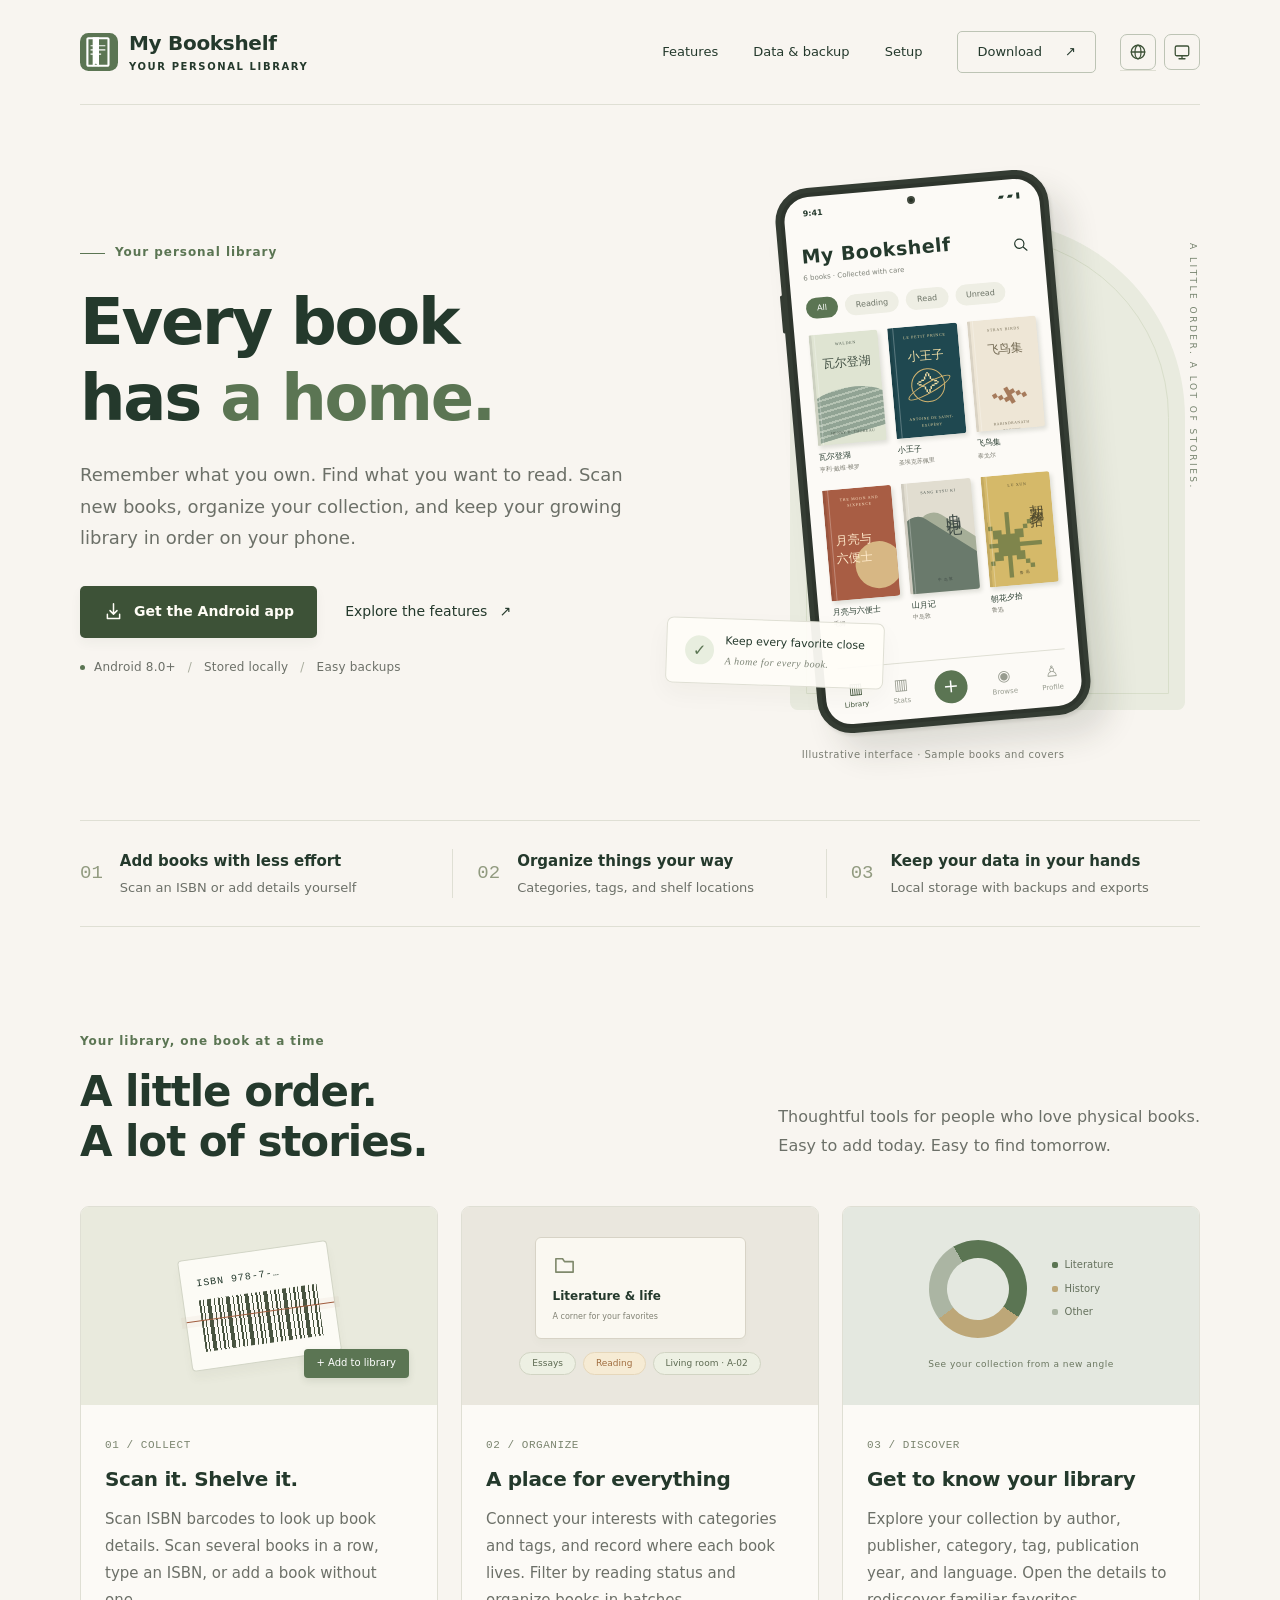
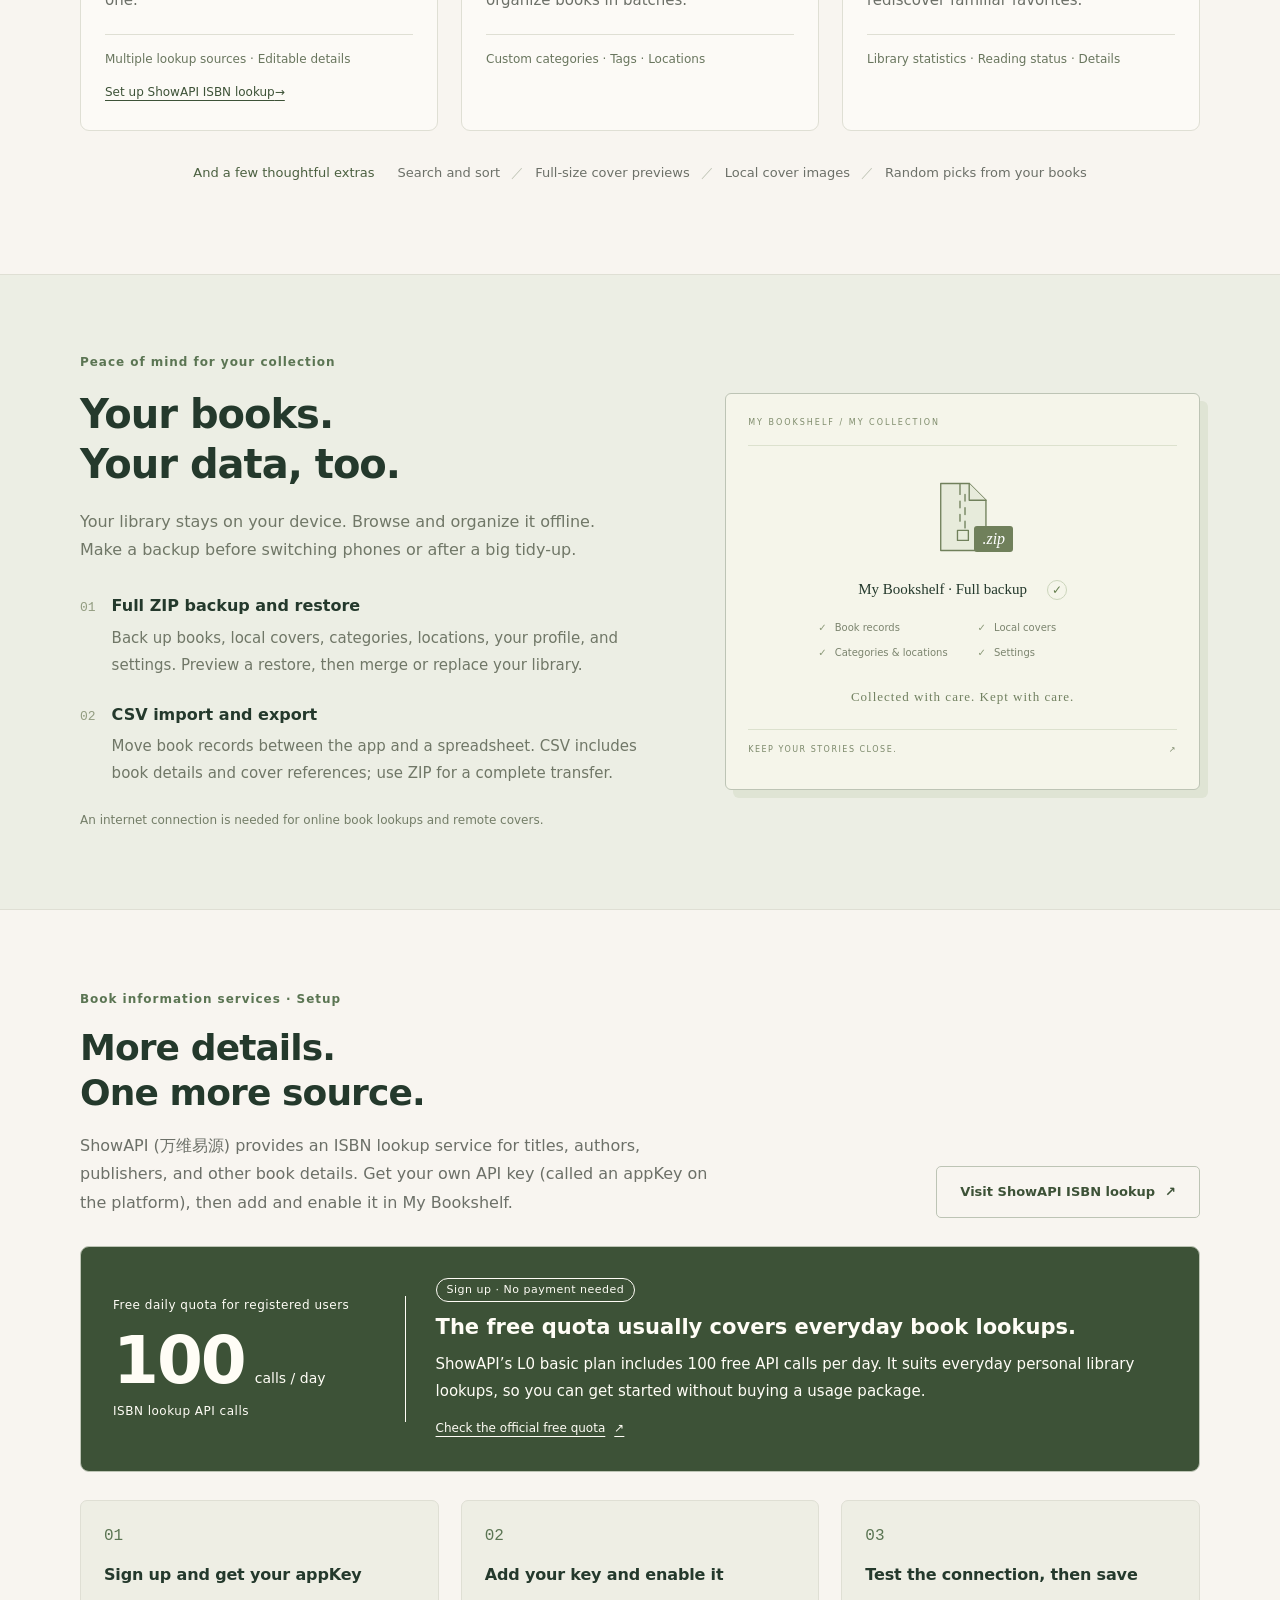
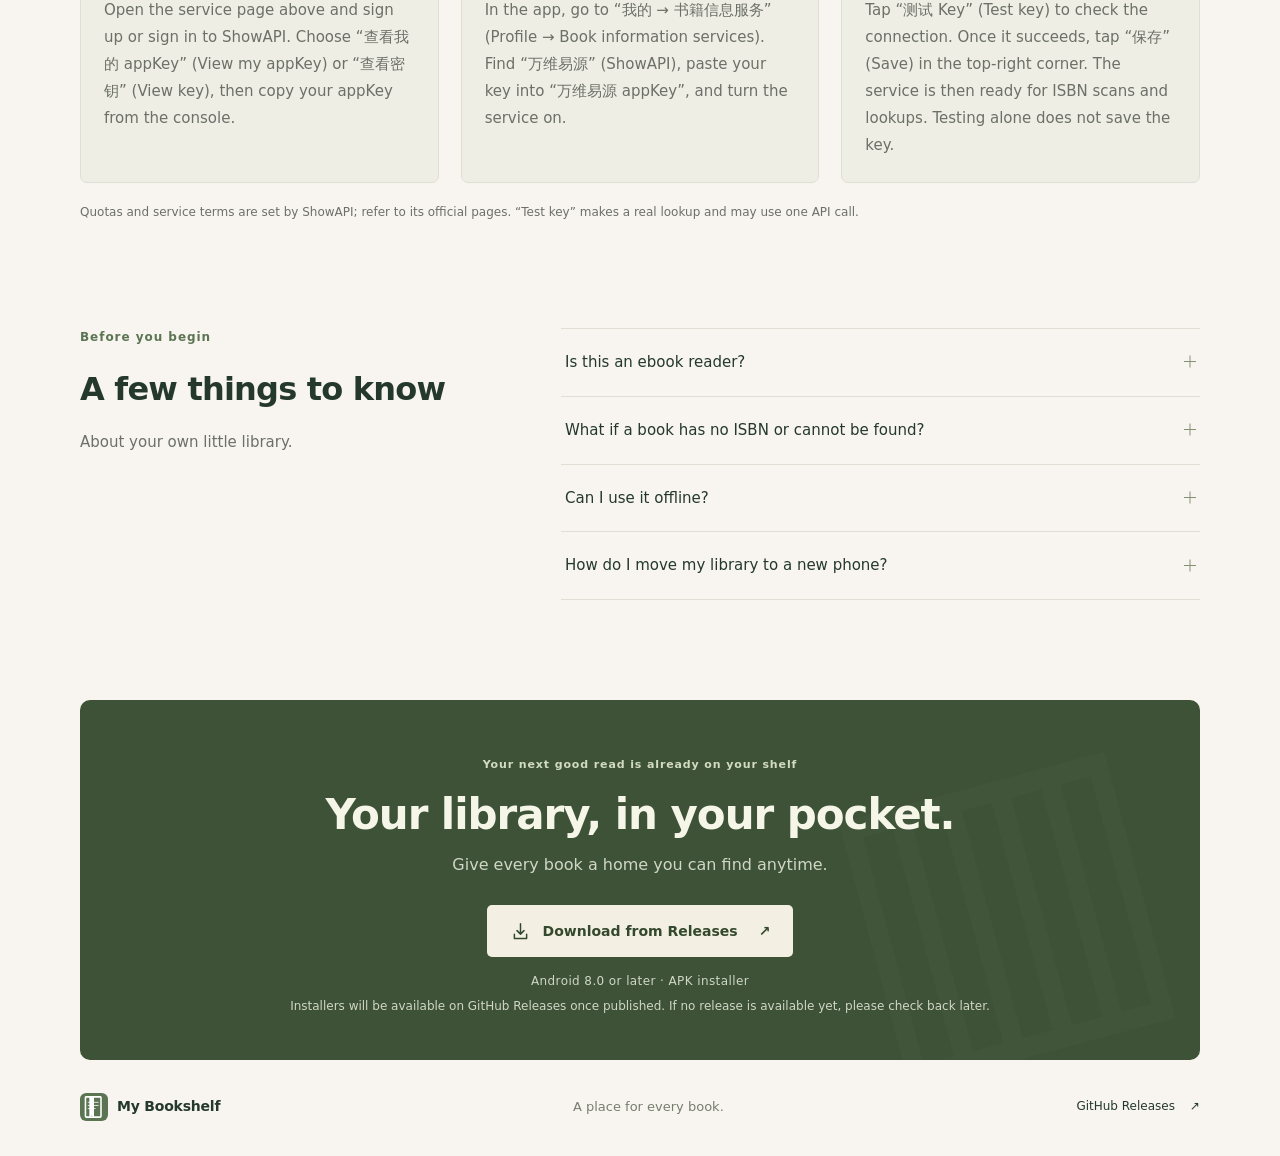
==== en/index.html @ bfb2b829 "Sync bilingual pages and icon-based theme controls" ====
<!doctype html>
<html lang="en">
  <head>
    <meta charset="utf-8" />
    <meta name="viewport" content="width=device-width, initial-scale=1" />
    <meta
      name="description"
      content="My Bookshelf is a personal library app for Android. Scan books, organize them with categories, tags, and locations, explore your library statistics, and keep your data with ZIP backups and CSV import/export."
    />
    <meta name="theme-color" content="#f8f5f0" />
    <meta property="og:type" content="website" />
    <meta property="og:locale" content="en_US" />
    <meta property="og:title" content="My Bookshelf · A home for every book" />
    <meta
      property="og:description"
      content="Scan, organize, find, and rediscover. Your personal library on your phone. For Android 8.0 or later."
    />
    <title>My Bookshelf · A home for every book</title>
    <link rel="icon" type="image/svg+xml" href="../assets/app-icon.svg" />
    <link rel="alternate" hreflang="zh-CN" href="../index.html" />
    <link rel="alternate" hreflang="en" href="./index.html" />
    <!-- Apply the saved theme before styles load to avoid a light-theme flash. -->
    <script src="../theme.js?v=2"></script>
    <link rel="stylesheet" href="../styles.css?v=2" />
  </head>
  <body>
    <a class="skip-link" href="#main">Skip to main content</a>
    <header class="site-header wrap">
      <a class="brand" href="#" aria-label="My Bookshelf, back to top">
        <img src="../assets/app-icon.svg" width="38" height="38" alt="" />
        <span
          >My Bookshelf<span class="brand-en">YOUR PERSONAL LIBRARY</span></span
        >
      </a>
      <div class="header-actions">
        <nav class="primary-nav" aria-label="Main navigation">
          <a href="#features">Features</a>
          <a href="#data">Data &amp; backup</a>
          <a href="#setup">Setup</a>
          <a class="nav-download" href="#download"
            >Download<span aria-hidden="true">↗</span></a
          >
        </nav>
        <div class="site-controls">
          <details class="language-switcher">
            <summary
              class="icon-button"
              aria-label="Language"
              title="Change language"
            >
              <svg class="icon" viewBox="0 0 24 24" aria-hidden="true">
                <circle cx="12" cy="12" r="9" />
                <ellipse cx="12" cy="12" rx="4" ry="9" />
                <path d="M3 12h18" />
              </svg>
            </summary>
            <nav class="language-menu" aria-label="Choose language">
              <a href="../index.html" lang="zh-CN" hreflang="zh-CN"
                >中文 <span aria-hidden="true">✓</span></a
              >
              <a href="./index.html" lang="en" hreflang="en" aria-current="page"
                >English <span aria-hidden="true">✓</span></a
              >
            </nav>
          </details>
          <button
            type="button"
            id="theme-toggle"
            class="icon-button theme-switcher"
            aria-label="Theme: System; switch to Light"
            title="Theme: System; switch to Light"
            hidden
          >
            <svg
              class="icon theme-system"
              viewBox="0 0 24 24"
              aria-hidden="true"
            >
              <rect x="3" y="4" width="18" height="13" rx="2" />
              <path d="M8 21h8m-4-4v4" />
            </svg>
            <svg class="icon theme-sun" viewBox="0 0 24 24" aria-hidden="true">
              <circle cx="12" cy="12" r="4" />
              <path
                d="M12 2v2m0 16v2M2 12h2m16 0h2M5 5l1.5 1.5m11 11L19 19M5 19l1.5-1.5m11-11L19 5"
              />
            </svg>
            <svg class="icon theme-moon" viewBox="0 0 24 24" aria-hidden="true">
              <path d="M20 14A8.5 8.5 0 0 1 10 4a8.5 8.5 0 1 0 10 10Z" />
            </svg>
          </button>
        </div>
      </div>
    </header>

    <main id="main">
      <section class="hero wrap" aria-labelledby="hero-title">
        <div class="hero-copy">
          <p class="eyebrow">
            <span class="tiny-line"></span>Your personal library
          </p>
          <h1 id="hero-title">
            Every book<br />has <span class="title-mark">a home.</span>
          </h1>
          <p class="hero-description">
            Remember what you own. Find what you want to read. Scan new books,
            organize your collection, and keep your growing library in order on
            your phone.
          </p>
          <div class="hero-actions">
            <a class="button button-primary" href="#download">
              <svg class="icon" viewBox="0 0 24 24" aria-hidden="true">
                <path d="M12 3v12m-4-4 4 4 4-4M5 15v5h14v-5" /></svg
              >Get the Android app</a
            >
            <a class="text-link" href="#features"
              >Explore the features<span aria-hidden="true">↗</span></a
            >
          </div>
          <p class="hero-meta">
            <span class="status-dot"></span> Android 8.0+
            <span class="meta-divider">/</span>Stored locally<span
              class="meta-divider"
              >/</span
            >Easy backups
          </p>
        </div>

        <figure class="hero-visual">
          <div class="visual-arch" aria-hidden="true"></div>
          <span class="visual-note" lang="en" aria-hidden="true"
            >A LITTLE ORDER. A LOT OF STORIES.</span
          >
          <div class="phone" aria-hidden="true">
            <div class="phone-camera"></div>
            <div class="phone-screen">
              <div class="phone-status">
                <span>9:41</span><span>▰ ▰ ▮</span>
              </div>
              <div class="phone-heading">
                <div>
                  <strong>My Bookshelf</strong
                  ><small>6 books · Collected with care</small>
                </div>
                <svg class="icon" viewBox="0 0 24 24">
                  <circle cx="10" cy="10" r="6.5" />
                  <path d="m15 15 5 5" />
                </svg>
              </div>
              <div class="phone-filters">
                <span class="selected">All</span><span>Reading</span
                ><span>Read</span><span>Unread</span>
              </div>
              <div class="book-grid" lang="zh-CN">
                <div class="book">
                  <div class="cover cover-walden">
                    <span class="cover-english">WALDEN</span><b>瓦尔登湖</b
                    ><i class="lake"></i><small>HENRY D. THOREAU</small>
                  </div>
                  <strong>瓦尔登湖</strong><small>亨利·戴维·梭罗</small>
                </div>
                <div class="book">
                  <div class="cover cover-prince">
                    <span class="cover-english">LE PETIT PRINCE</span
                    ><b>小王子</b><i class="planet">✧</i
                    ><small>ANTOINE DE SAINT-EXUPÉRY</small>
                  </div>
                  <strong>小王子</strong><small>圣埃克苏佩里</small>
                </div>
                <div class="book">
                  <div class="cover cover-birds">
                    <span class="cover-english">STRAY BIRDS</span><b>飞鸟集</b
                    ><i class="bird">⌁</i><small>RABINDRANATH TAGORE</small>
                  </div>
                  <strong>飞鸟集</strong><small>泰戈尔</small>
                </div>
                <div class="book">
                  <div class="cover cover-moon">
                    <span class="cover-english">THE MOON AND<br />SIXPENCE</span
                    ><i class="moon"></i><b>月亮与<br />六便士</b>
                  </div>
                  <strong>月亮与六便士</strong><small>毛姆</small>
                </div>
                <div class="book">
                  <div class="cover cover-mountain">
                    <span class="cover-english">SANG ETSU KI</span
                    ><i class="mountain"></i><b>山月记</b
                    ><small>中 岛 敦</small>
                  </div>
                  <strong>山月记</strong><small>中岛敦</small>
                </div>
                <div class="book">
                  <div class="cover cover-flower">
                    <span class="cover-english">LU XUN</span><b>朝花夕拾</b
                    ><i class="flower">✳</i><small>鲁 迅</small>
                  </div>
                  <strong>朝花夕拾</strong><small>鲁迅</small>
                </div>
              </div>
              <div class="phone-nav">
                <span class="active">▥<small>Library</small></span
                ><span>▥<small>Stats</small></span
                ><span class="add">＋</span><span>◉<small>Browse</small></span
                ><span>♙<small>Profile</small></span>
              </div>
            </div>
          </div>
          <div class="floating-label" aria-hidden="true">
            <span class="label-icon">✓</span>
            <div>
              Keep every favorite close<small>A home for every book.</small>
            </div>
          </div>
          <figcaption>
            Illustrative interface · Sample books and covers
          </figcaption>
        </figure>
      </section>

      <div class="principles wrap" aria-label="App highlights">
        <div>
          <span class="principle-number">01</span>
          <p>
            <strong>Add books with less effort</strong
            ><span>Scan an ISBN or add details yourself</span>
          </p>
        </div>
        <div>
          <span class="principle-number">02</span>
          <p>
            <strong>Organize things your way</strong
            ><span>Categories, tags, and shelf locations</span>
          </p>
        </div>
        <div>
          <span class="principle-number">03</span>
          <p>
            <strong>Keep your data in your hands</strong
            ><span>Local storage with backups and exports</span>
          </p>
        </div>
      </div>

      <section
        class="features wrap section-space"
        id="features"
        aria-labelledby="features-title"
      >
        <div class="section-heading">
          <div>
            <p class="eyebrow">Your library, one book at a time</p>
            <h2 id="features-title">A little order.<br />A lot of stories.</h2>
          </div>
          <p>
            Thoughtful tools for people who love physical books.<br />Easy to
            add today. Easy to find tomorrow.
          </p>
        </div>
        <div class="feature-grid">
          <article class="feature-card">
            <div class="feature-art scan-art" aria-hidden="true">
              <div class="barcode">
                <span>ISBN 978-7-…</span>
                <div class="barcode-lines"></div>
                <div class="scan-line"></div>
              </div>
              <span class="art-tag">+ Add to library</span>
            </div>
            <div class="feature-text">
              <span class="feature-index">01 / COLLECT</span>
              <h3>Scan it. Shelve it.</h3>
              <p>
                Scan ISBN barcodes to look up book details. Scan several books
                in a row, type an ISBN, or add a book without one.
              </p>
              <span class="feature-detail"
                >Multiple lookup sources · Editable details</span
              >
              <a class="inline-link feature-setup-link" href="#setup"
                >Set up ShowAPI ISBN lookup<span aria-hidden="true">→</span></a
              >
            </div>
          </article>
          <article class="feature-card">
            <div class="feature-art organize-art" aria-hidden="true">
              <div class="folder">
                <svg viewBox="0 0 24 24"><path d="M3 6h7l2 3h9v11H3Z" /></svg
                ><span>Literature &amp; life</span
                ><small>A corner for your favorites</small>
              </div>
              <div class="art-tags">
                <span>Essays</span><span>Reading</span
                ><span>Living room · A-02</span>
              </div>
            </div>
            <div class="feature-text">
              <span class="feature-index">02 / ORGANIZE</span>
              <h3>A place for everything</h3>
              <p>
                Connect your interests with categories and tags, and record
                where each book lives. Filter by reading status and organize
                books in batches.
              </p>
              <span class="feature-detail"
                >Custom categories · Tags · Locations</span
              >
            </div>
          </article>
          <article class="feature-card">
            <div class="feature-art stats-art" aria-hidden="true">
              <div class="mini-chart">
                <div class="donut"></div>
                <div class="chart-legend">
                  <span><i></i>Literature</span><span><i></i>History</span
                  ><span><i></i>Other</span>
                </div>
              </div>
              <span class="chart-caption"
                >See your collection from a new angle</span
              >
            </div>
            <div class="feature-text">
              <span class="feature-index">03 / DISCOVER</span>
              <h3>Get to know your library</h3>
              <p>
                Explore your collection by author, publisher, category, tag,
                publication year, and language. Open the details to rediscover
                familiar favorites.
              </p>
              <span class="feature-detail"
                >Library statistics · Reading status · Details</span
              >
            </div>
          </article>
        </div>
        <div class="more-features">
          <span>And a few thoughtful extras</span>
          <p>
            Search and sort<i>／</i>Full-size cover previews<i>／</i>Local cover
            images<i>／</i>Random picks from your books
          </p>
        </div>
      </section>

      <section class="data-section" id="data" aria-labelledby="data-title">
        <div class="data-inner wrap">
          <div class="data-copy">
            <p class="eyebrow">Peace of mind for your collection</p>
            <h2 id="data-title">Your books.<br />Your data, too.</h2>
            <p class="data-description">
              Your library stays on your device. Browse and organize it
              offline.<br />Make a backup before switching phones or after a big
              tidy-up.
            </p>
            <ul class="data-list">
              <li>
                <span>01</span>
                <div>
                  <h3>Full ZIP backup and restore</h3>
                  <p>
                    Back up books, local covers, categories, locations, your
                    profile, and settings. Preview a restore, then merge or
                    replace your library.
                  </p>
                </div>
              </li>
              <li>
                <span>02</span>
                <div>
                  <h3>CSV import and export</h3>
                  <p>
                    Move book records between the app and a spreadsheet. CSV
                    includes book details and cover references; use ZIP for a
                    complete transfer.
                  </p>
                </div>
              </li>
            </ul>
            <p class="data-note">
              An internet connection is needed for online book lookups and
              remote covers.
            </p>
          </div>
          <div class="backup-visual" aria-hidden="true">
            <span class="backup-topline">MY BOOKSHELF / MY COLLECTION</span>
            <div class="archive-icon">
              <svg viewBox="0 0 80 88">
                <path d="M14 4h34l20 20v60H14Z" />
                <path
                  d="M48 4v20h20M37 5v12m6 0v8m-6 0v8m6 0v8m-6 0v8m6 0v8M34 60h13v12H34Z"
                /></svg
              ><span>.zip</span>
            </div>
            <div class="backup-file">
              <span>My Bookshelf · Full backup</span
              ><span class="backup-check">✓</span>
            </div>
            <div class="backup-contents">
              <span>Book records</span><span>Local covers</span
              ><span>Categories &amp; locations</span><span>Settings</span>
            </div>
            <p>Collected with care. Kept with care.</p>
            <div class="backup-bottomline">
              <span>KEEP YOUR STORIES CLOSE.</span><span>↗</span>
            </div>
          </div>
        </div>
      </section>

      <section
        class="service-guide wrap"
        id="setup"
        aria-labelledby="setup-title"
      >
        <div class="service-heading">
          <div class="service-copy">
            <p class="eyebrow">Book information services · Setup</p>
            <h2 id="setup-title">More details.<br />One more source.</h2>
            <p class="service-description">
              ShowAPI (万维易源) provides an ISBN lookup service for titles,
              authors, publishers, and other book details. Get your own API key
              (called an appKey on the platform), then add and enable it in My
              Bookshelf.
            </p>
          </div>
          <a
            class="button service-link"
            href="https://www.showapi.com/apis/isbn-book-1626"
            target="_blank"
            rel="noopener noreferrer"
            >Visit ShowAPI ISBN lookup<span aria-hidden="true">↗</span>
            <span class="sr-only">(opens in a new tab)</span>
          </a>
        </div>
        <aside class="service-quota" aria-labelledby="quota-title">
          <div class="quota-amount">
            <span class="quota-label"
              >Free daily quota for registered users</span
            >
            <p class="quota-number">
              <strong>100</strong><span>calls / day</span>
            </p>
            <span class="quota-caption">ISBN lookup API calls</span>
          </div>
          <div class="quota-copy">
            <span class="quota-badge">Sign up · No payment needed</span>
            <h3 id="quota-title">
              The free quota usually covers everyday book lookups.
            </h3>
            <p>
              ShowAPI’s L0 basic plan includes 100 free API calls per day. It
              suits everyday personal library lookups, so you can get started
              without buying a usage package.
            </p>
            <a
              class="quota-link"
              href="https://www.showapi.com/free-api"
              target="_blank"
              rel="noopener noreferrer"
              >Check the official free quota<span aria-hidden="true">↗</span
              ><span class="sr-only">(opens in a new tab)</span></a
            >
          </div>
        </aside>
        <ol class="setup-steps">
          <li>
            <span class="setup-number" aria-hidden="true">01</span>
            <h3>Sign up and get your appKey</h3>
            <p>
              Open the service page above and sign up or sign in to ShowAPI.
              Choose “查看我的 appKey” (View my appKey) or “查看密钥” (View
              key), then copy your appKey from the console.
            </p>
          </li>
          <li>
            <span class="setup-number" aria-hidden="true">02</span>
            <h3>Add your key and enable it</h3>
            <p>
              In the app, go to “我的 → 书籍信息服务” (Profile → Book
              information services). Find “万维易源” (ShowAPI), paste your key
              into “万维易源 appKey”, and turn the service on.
            </p>
          </li>
          <li>
            <span class="setup-number" aria-hidden="true">03</span>
            <h3>Test the connection, then save</h3>
            <p>
              Tap “测试 Key” (Test key) to check the connection. Once it
              succeeds, tap “保存” (Save) in the top-right corner. The service
              is then ready for ISBN scans and lookups. Testing alone does not
              save the key.
            </p>
          </li>
        </ol>
        <p class="setup-note">
          Quotas and service terms are set by ShowAPI; refer to its official
          pages. “Test key” makes a real lookup and may use one API call.
        </p>
      </section>

      <section class="faq wrap section-space" aria-labelledby="faq-title">
        <div>
          <p class="eyebrow">Before you begin</p>
          <h2 id="faq-title">A few things to know</h2>
          <p class="faq-intro">About your own little library.</p>
        </div>
        <div class="faq-items">
          <details>
            <summary>
              Is this an ebook reader?<span
                class="faq-plus"
                aria-hidden="true"
              ></span>
            </summary>
            <p>
              My Bookshelf helps you manage your personal collection: book
              details, reading status, and storage locations. It does not
              provide ebook content or book file downloads.
            </p>
          </details>
          <details>
            <summary>
              What if a book has no ISBN or cannot be found?<span
                class="faq-plus"
                aria-hidden="true"
              ></span>
            </summary>
            <p>
              Add the title, author, and other details manually; an ISBN is
              optional. Online results come from third-party sources and may be
              incomplete. Review them before saving, or edit and add details
              later.
            </p>
          </details>
          <details>
            <summary>
              Can I use it offline?<span
                class="faq-plus"
                aria-hidden="true"
              ></span>
            </summary>
            <p>
              You can view, search, categorize, and organize saved books
              offline. Online lookups and remote cover images require an
              internet connection. Some services need your own API key. Remote
              cover references are not the same as images saved locally.
            </p>
          </details>
          <details>
            <summary>
              How do I move my library to a new phone?<span
                class="faq-plus"
                aria-hidden="true"
              ></span>
            </summary>
            <p>
              Go to “我的 → 数据导入导出” (Profile → Data import/export) and
              export a full ZIP backup. Keep it somewhere safe, install the app
              on your new phone, and restore it there. ZIP includes local images
              and settings; CSV is better for spreadsheets. Back up regularly
              and check the preview before restoring.
            </p>
          </details>
        </div>
      </section>

      <section
        class="download-section wrap"
        id="download"
        aria-labelledby="download-title"
      >
        <div class="download-decoration" aria-hidden="true">▥</div>
        <p class="eyebrow">Your next good read is already on your shelf</p>
        <h2 id="download-title">
          Your library, <br class="mobile-break" />in your pocket.
        </h2>
        <p class="download-description">
          Give every book a home you can find anytime.
        </p>
        <!-- 发布安装包后，可将此链接替换为具体 Release 的已签名 APK 下载地址。 -->
        <a
          class="button button-light"
          href="https://github.com/maslke/my-bookshelf/releases"
          target="_blank"
          rel="noopener noreferrer"
          ><svg class="icon" viewBox="0 0 24 24" aria-hidden="true">
            <path d="M12 3v12m-4-4 4 4 4-4M5 15v5h14v-5" /></svg
          >Download from Releases<span aria-hidden="true">↗</span
          ><span class="sr-only">(opens in a new tab)</span></a
        >
        <p class="download-meta">Android 8.0 or later · APK installer</p>
        <p class="release-note">
          Installers will be available on GitHub Releases once published. If no
          release is available yet, please check back later.
        </p>
      </section>
    </main>

    <footer class="site-footer wrap">
      <a class="brand footer-brand" href="#"
        ><img src="../assets/app-icon.svg" width="28" height="28" alt="" /><span
          >My Bookshelf</span
        ></a
      >
      <p>A place for every book.</p>
      <a
        class="footer-github"
        href="https://github.com/maslke/my-bookshelf"
        target="_blank"
        rel="noopener noreferrer"
        >GitHub Releases<span aria-hidden="true">↗</span
        ><span class="sr-only">(opens in a new tab)</span></a
      >
    </footer>
  </body>
</html>
---- styles.css ----
/* All assets are local; this page also works when opened directly as a file. */
:root {
  color-scheme: light;
  --surface: #fcfaf6;
  --soft-surface: #eeeee4;
  --section-surface: #eceee4;
  --control-border: #bdc4b5;
  --control-hover: #e9eddf;
  --primary-bg: #3d5237;
  --primary-hover: #2e4429;
  --on-accent: #fffdf6;
  --art-scan: #e9eadd;
  --art-organize: #eae7de;
  --art-stats: #e4e8e0;
  --arch: #e9ebdf;
  --arch-line: #d8deca;
  --accent-soft: #e8eedf;
  --floating: #fffdf8ee;
  --backup: #f5f5ea;
  --backup-line: #dce1ce;
  --backup-shadow: #dfe4d4;
  --archive-fill: #e7ebdb;
  --download-bg: #3d5237;
  --selection: #dbe5cf;
  --paper: #f8f5f0;
  --ink: #24392c;
  --green: #5b7553;
  --green-dark: #3d5237;
  --muted: #6c7068;
  --line: #dfdfd4;
  --serif: "Noto Serif CJK SC", "Songti SC", "STSong", "SimSun", serif;
  /* System sans stack follows the reference site's approach; no web font requests. */
  --sans:
    -apple-system, BlinkMacSystemFont, "SF Pro Text", Inter, "Segoe UI",
    system-ui, "PingFang SC", "Hiragino Sans GB", "Microsoft YaHei",
    "Noto Sans CJK SC", sans-serif;
  --display: var(--sans);
  --mono:
    ui-monospace, "SFMono-Regular", Menlo, Consolas, "Liberation Mono",
    monospace;
}
* {
  box-sizing: border-box;
}
html {
  scroll-behavior: smooth;
  scroll-padding-top: 28px;
}
body {
  margin: 0;
  background: var(--paper);
  color: var(--ink);
  font-family: var(--sans);
  font-size: 16px;
  line-height: 1.65;
  -webkit-font-smoothing: antialiased;
}
a {
  color: inherit;
  text-decoration: none;
}
button,
a,
summary {
  -webkit-tap-highlight-color: transparent;
}
a:focus-visible,
select:focus-visible,
summary:focus-visible {
  outline: 3px solid var(--green);
  outline-offset: 6px;
}
::selection {
  background: var(--selection);
  color: var(--ink);
}
h1,
h2,
h3,
p,
figure {
  margin: 0;
}
h1,
h2 {
  font-family: var(--display);
  font-weight: 700;
  letter-spacing: -0.025em;
  text-wrap: balance;
}
img,
svg {
  display: block;
}
svg {
  fill: none;
  stroke: currentColor;
  stroke-width: 1.7;
  stroke-linecap: round;
  stroke-linejoin: round;
}
.wrap {
  width: min(1120px, calc(100% - 96px));
  margin-inline: auto;
}
.icon {
  width: 21px;
  height: 21px;
  flex-shrink: 0;
}
.sr-only {
  position: absolute;
  width: 1px;
  height: 1px;
  padding: 0;
  margin: -1px;
  overflow: hidden;
  clip-path: inset(50%);
  white-space: nowrap;
  border: 0;
}
.skip-link {
  position: absolute;
  top: 10px;
  left: 20px;
  transform: translateY(-160%);
  z-index: 10;
  padding: 10px 16px;
  background: var(--ink);
  color: var(--paper);
}
.skip-link:focus {
  transform: translateY(0);
}
.site-header {
  height: 105px;
  display: flex;
  align-items: center;
  justify-content: space-between;
  border-bottom: 1px solid var(--line);
}
.brand {
  display: flex;
  align-items: center;
  gap: 11px;
  font-size: 20px;
  font-weight: 650;
  line-height: 1.35;
  flex-shrink: 0;
  letter-spacing: -0.015em;
}
.brand-en {
  display: block;
  font-size: 10px;
  letter-spacing: 1.6px;
  font-weight: 600;
  margin-top: 3px;
}
.site-header .primary-nav {
  display: flex;
  align-items: center;
  gap: 35px;
  font-size: 13px;
}
.site-header .primary-nav a {
  transition: color 0.2s;
}
.site-header .primary-nav a:hover,
.text-link:hover,
.footer-github:hover {
  color: var(--green);
}
.site-header .nav-download {
  border: 1px solid var(--control-border);
  padding: 9px 19px;
  border-radius: 5px;
  display: flex;
  align-items: center;
  gap: 23px;
}
.nav-download:hover {
  background: var(--control-hover);
}
.hero {
  display: grid;
  grid-template-columns: 1.07fr 1fr;
  align-items: center;
  min-height: 715px;
  gap: 15px;
  padding-top: 32px;
  padding-bottom: 36px;
}
.eyebrow {
  display: flex;
  align-items: center;
  gap: 10px;
  color: var(--green);
  font-size: 12px;
  letter-spacing: 0.08em;
  font-weight: 600;
}
.tiny-line {
  width: 25px;
  height: 1px;
  background: var(--green);
}
h1 {
  font-size: clamp(44px, 5.2vw, 64px);
  line-height: 1.18;
  letter-spacing: -0.035em;
  margin: 22px 0 23px;
}
.title-mark {
  white-space: nowrap;
  color: var(--green);
}
.hero-description {
  font-size: 18px;
  line-height: 1.75;
  color: var(--muted);
  max-width: 31em;
  text-wrap: pretty;
}
.hero-actions {
  display: flex;
  align-items: center;
  flex-wrap: wrap;
  gap: 28px;
  margin-top: 32px;
}
.button {
  display: inline-flex;
  justify-content: center;
  align-items: center;
  gap: 10px;
  min-height: 52px;
  padding: 13px 23px;
  font-size: 14px;
  font-weight: 600;
  border-radius: 5px;
  transition:
    background 0.2s,
    transform 0.2s;
}
.button:hover {
  transform: translateY(-2px);
}
.button-primary {
  background: var(--primary-bg);
  color: var(--on-accent);
  box-shadow: 0 5px 12px #24392c0c;
}
.button-primary:hover {
  background: var(--primary-hover);
}
.text-link {
  display: inline-flex;
  align-items: center;
  gap: 12px;
  font-size: 14px;
}
.hero-meta {
  font-size: 12px;
  display: flex;
  align-items: center;
  gap: 9px;
  color: var(--muted);
  margin-top: 20px;
  letter-spacing: 0.2px;
  flex-wrap: wrap;
}
.status-dot {
  width: 5px;
  height: 5px;
  background: var(--green);
  border-radius: 50%;
}
.meta-divider {
  margin: 0 3px;
  color: #a9ad9e;
}
.hero-visual {
  height: 605px;
  position: relative;
  display: flex;
  align-items: center;
  justify-content: center;
  padding-bottom: 18px;
  isolation: isolate;
}
.visual-arch {
  position: absolute;
  z-index: -1;
  width: 395px;
  height: 490px;
  border-radius: 210px 210px 8px 8px;
  background: var(--arch);
  bottom: 53px;
  right: 15px;
}
.visual-arch:after {
  content: "";
  position: absolute;
  inset: 16px;
  border: 1px solid var(--arch-line);
  border-radius: 200px 200px 0 0;
}
.visual-note {
  position: absolute;
  right: 0;
  top: 85px;
  writing-mode: vertical-rl;
  font-size: 9px;
  letter-spacing: 2.5px;
  color: #788570;
}
.phone {
  width: 274px;
  height: 547px;
  border: 5px solid #343c33;
  border-radius: 34px;
  padding: 4px;
  background: #2e352d;
  position: relative;
  transform: rotate(-5deg);
  box-shadow:
    18px 23px 30px #26331c20,
    2px 3px 3px #26331c19;
}
.phone:before {
  content: "";
  position: absolute;
  left: -7px;
  top: 100px;
  width: 3px;
  height: 38px;
  background: #343c33;
  border-radius: 3px;
}
.phone-camera {
  position: absolute;
  z-index: 2;
  top: 12px;
  left: calc(50% - 4px);
  width: 8px;
  height: 8px;
  background: #263024;
  border: 2px solid #434b40;
  border-radius: 50%;
}
.phone-screen {
  height: 100%;
  border-radius: 25px;
  background: var(--surface);
  overflow: hidden;
  padding: 10px 14px 0;
  display: flex;
  flex-direction: column;
}
.phone-status {
  display: flex;
  justify-content: space-between;
  font-size: 8px;
  font-weight: 600;
  color: var(--ink);
  padding: 0 5px;
}
.phone-heading {
  display: flex;
  align-items: center;
  justify-content: space-between;
  margin-top: 22px;
}
.phone-heading strong {
  display: block;
  font-size: 19px;
  line-height: 1.5;
  letter-spacing: 0.5px;
}
.phone-heading small {
  display: block;
  font-size: 7px;
  color: #7e8278;
  line-height: 2;
}
.phone-heading svg {
  width: 17px;
  height: 17px;
}
.phone-filters {
  display: flex;
  gap: 7px;
  margin-top: 13px;
  font-size: 8px;
}
.phone-filters span {
  background: var(--soft-surface);
  padding: 4px 11px;
  border-radius: 15px;
  color: #6d7467;
}
.phone-filters .selected {
  background: var(--green);
  color: white;
}
.book-grid {
  display: grid;
  grid-template-columns: repeat(3, 1fr);
  gap: 16px 10px;
  margin-top: 16px;
}
.book {
  min-width: 0;
}
.cover {
  height: 111px;
  border-radius: 1px 3px 3px 1px;
  box-shadow: 2px 3px 4px #17251120;
  position: relative;
  overflow: hidden;
  padding: 8px 6px;
  text-align: center;
  font-family: var(--serif);
  display: flex;
  align-items: center;
  flex-direction: column;
  border-left: 3px solid #00000015;
}
.cover:after {
  content: "";
  position: absolute;
  top: 0;
  bottom: 0;
  left: 2px;
  width: 1px;
  background: #ffffff45;
}
.cover b {
  font-size: 12px;
  font-weight: 500;
  line-height: 1.5;
  z-index: 1;
}
.cover small {
  font-size: 3.8px;
  letter-spacing: 0.5px;
  z-index: 1;
  margin-top: auto;
}
.cover-english {
  font-family: Georgia, serif;
  font-size: 4px;
  letter-spacing: 0.7px;
  z-index: 1;
  margin-bottom: 7px;
}
.book > strong {
  display: block;
  font-weight: 550;
  font-size: 8px;
  overflow: hidden;
  text-overflow: ellipsis;
  white-space: nowrap;
  margin-top: 6px;
  line-height: 1.6;
}
.book > small {
  display: block;
  font-size: 6px;
  color: #7b7b70;
}
.cover-walden {
  background: #dfe4d2;
  color: #425044;
}
.lake {
  position: absolute;
  bottom: 9px;
  left: -15px;
  right: -10px;
  height: 47px;
  transform: rotate(-12deg);
  background: repeating-linear-gradient(0deg, #839889 0 4px, #aebdae 4px 6px);
  border-radius: 45% 60% 0 0;
  opacity: 0.85;
}
.cover-prince {
  background: #1f4850;
  color: #f4e0a7;
}
.planet {
  border: 1px solid #d1b36f;
  width: 34px;
  height: 34px;
  border-radius: 50%;
  margin-top: 4px;
  position: relative;
  font-size: 23px;
  font-style: normal;
  line-height: 32px;
}
.planet:after {
  content: "";
  position: absolute;
  width: 46px;
  height: 9px;
  border: 1px solid #d1b36f;
  border-radius: 50%;
  left: -7px;
  top: 13px;
  transform: rotate(-25deg);
}
.cover-birds {
  background: #eee6d6;
  color: #726952;
}
.bird {
  font-family: Georgia, serif;
  font-size: 70px;
  line-height: 0.9;
  transform: rotate(-25deg);
  font-style: normal;
  font-weight: 300;
  color: #a67b5c;
}
.cover-moon {
  background: #a85d44;
  color: #ffebcc;
}
.cover-moon b {
  margin-top: 14px;
  font-size: 12px;
  align-self: flex-start;
  text-align: left;
}
.moon {
  position: absolute;
  width: 47px;
  height: 47px;
  background: #d7b784;
  border-radius: 50%;
  right: -5px;
  bottom: 9px;
}
.cover-mountain {
  background: #e1ddd0;
  color: #404c47;
}
.cover-mountain b {
  writing-mode: vertical-rl;
  letter-spacing: 3px;
  font-size: 16px;
  align-self: flex-end;
  margin-right: 2px;
}
.mountain {
  position: absolute;
  width: 100px;
  height: 83px;
  left: -28px;
  bottom: -22px;
  transform: rotate(37deg);
  background: #6a7a6c;
  border-radius: 15px;
  box-shadow: 11px -12px 0 #a6ae98;
}
.cover-flower {
  background: #d5b969;
  color: #534c2f;
}
.cover-flower b {
  writing-mode: vertical-rl;
  font-size: 14px;
  letter-spacing: 3px;
  align-self: flex-end;
}
.flower {
  position: absolute;
  font-style: normal;
  font-size: 70px;
  line-height: 1;
  bottom: 0;
  left: -13px;
  color: #7f854c;
}
.phone-nav {
  margin-top: auto;
  display: flex;
  align-items: center;
  justify-content: space-between;
  border-top: 1px solid var(--line);
  padding: 11px 4px 12px;
  color: #979b8f;
  font-size: 15px;
  line-height: 1;
}
.phone-nav span {
  text-align: center;
}
.phone-nav small {
  display: block;
  font-size: 7px;
  margin-top: 5px;
}
.phone-nav .active {
  color: var(--green-dark);
}
.phone-nav .add {
  background: var(--green);
  color: white;
  border-radius: 50%;
  font-size: 23px;
  width: 33px;
  height: 33px;
  line-height: 31px;
}
.floating-label {
  position: absolute;
  left: 0;
  bottom: 77px;
  display: flex;
  align-items: center;
  gap: 11px;
  background: var(--floating);
  border: 1px solid var(--line);
  box-shadow: 0 10px 24px #28391d0a;
  padding: 13px 18px;
  border-radius: 7px;
  font-size: 11px;
  transform: rotate(2deg);
}
.label-icon {
  display: grid;
  place-items: center;
  border-radius: 50%;
  width: 29px;
  height: 29px;
  background: var(--accent-soft);
  color: var(--green);
  font-size: 16px;
}
.floating-label small {
  display: block;
  font-family: Georgia, serif;
  font-style: italic;
  letter-spacing: 0.5px;
  color: #7a8273;
  font-size: 10px;
  margin-top: 3px;
}
.hero-visual figcaption {
  position: absolute;
  bottom: 0;
  text-align: center;
  font-size: 10px;
  letter-spacing: 0.5px;
  color: #7a7d72;
}
.principles {
  display: grid;
  grid-template-columns: repeat(3, 1fr);
  padding-top: 28px;
  padding-bottom: 28px;
  border-top: 1px solid var(--line);
  border-bottom: 1px solid var(--line);
}
.principles > div {
  display: flex;
  align-items: center;
  gap: 17px;
  padding: 0 24px;
  border-right: 1px solid var(--line);
}
.principles > div:first-child {
  padding-left: 0;
}
.principles > div:last-child {
  border: 0;
  padding-right: 0;
}
.principle-number {
  font-family: var(--mono);
  color: #929b80;
  font-size: 19px;
  font-style: normal;
}
.principles strong {
  display: block;
  font-size: 15px;
  font-weight: 600;
}
.principles p > span {
  display: block;
  color: var(--muted);
  font-size: 13px;
  margin-top: 3px;
}
.section-space {
  padding-top: 105px;
  padding-bottom: 90px;
}
.section-heading {
  display: flex;
  align-items: flex-end;
  justify-content: space-between;
  margin-bottom: 38px;
}
.section-heading h2 {
  margin-top: 15px;
  font-size: 42px;
  line-height: 1.2;
}
.section-heading > p {
  font-size: 16px;
  line-height: 1.8;
  color: var(--muted);
  padding-bottom: 7px;
}
.feature-grid {
  display: grid;
  grid-template-columns: repeat(3, minmax(0, 1fr));
  gap: 23px;
}
.feature-card {
  border: 1px solid var(--line);
  border-radius: 9px;
  overflow: hidden;
  background: var(--surface);
}
.feature-art {
  height: 198px;
  display: flex;
  align-items: center;
  justify-content: center;
  position: relative;
  overflow: hidden;
}
.scan-art {
  background: var(--art-scan);
}
.barcode {
  position: relative;
  background: #fcfbf5;
  width: 151px;
  transform: rotate(-8deg);
  padding: 17px 15px;
  border: 1px solid #d2d5c6;
  border-radius: 4px;
  box-shadow: 0 8px 10px #4b593a0a;
}
.barcode > span {
  font-family: monospace;
  font-size: 10px;
  letter-spacing: 1px;
  display: block;
  margin-bottom: 7px;
}
.barcode-lines {
  height: 52px;
  background: repeating-linear-gradient(
    90deg,
    #485440 0 2px,
    transparent 2px 4px,
    #485440 4px 5px,
    transparent 5px 8px,
    #485440 8px 12px,
    transparent 12px 15px,
    #485440 15px 16px,
    transparent 16px 19px
  );
}
.scan-line {
  position: absolute;
  top: 61px;
  left: 0;
  right: 0;
  height: 1px;
  background: #a15d3e;
  box-shadow: 0 0 0 5px #a15d3e0a;
}
.art-tag {
  position: absolute;
  right: 28px;
  bottom: 27px;
  font-size: 10px;
  background: var(--green);
  color: #fff;
  padding: 6px 13px;
  border-radius: 4px;
  box-shadow: 0 3px 7px #3d523720;
}
.organize-art {
  background: var(--art-organize);
  flex-direction: column;
  gap: 13px;
}
.folder {
  width: 211px;
  background: #faf8f1;
  border: 1px solid #d7d3c6;
  border-radius: 6px;
  padding: 15px 17px;
  position: relative;
  box-shadow: 0 5px 8px #36442b06;
}
.folder svg {
  width: 23px;
  height: 23px;
  margin-bottom: 6px;
  stroke: #7f896c;
}
.folder > span {
  font-size: 12px;
  font-weight: 550;
}
.folder small {
  display: block;
  font-size: 8px;
  color: #818274;
  margin-top: 2px;
}
.art-tags {
  display: flex;
  gap: 7px;
}
.art-tags > span {
  font-size: 9px;
  border: 1px solid #d1d4c3;
  border-radius: 20px;
  padding: 3px 12px;
  color: #5d6a52;
  background: #edf0e3;
}
.art-tags > span:nth-child(2) {
  color: #a16e40;
  background: #f6ebd4;
  border-color: #e6d7ba;
}
.stats-art {
  background: var(--art-stats);
  flex-direction: column;
  gap: 19px;
}
.mini-chart {
  display: flex;
  align-items: center;
  gap: 25px;
}
.donut {
  width: 98px;
  height: 98px;
  border-radius: 50%;
  background: conic-gradient(#5b7553 0 43%, #bda778 43% 73%, #abb5a3 73%);
  position: relative;
  transform: rotate(-30deg);
}
.donut:after {
  content: "";
  position: absolute;
  inset: 18px;
  border-radius: 50%;
  background: var(--art-stats);
}
.chart-legend {
  font-size: 10px;
  color: #65715d;
  display: grid;
  gap: 7px;
}
.chart-legend span {
  display: flex;
  align-items: center;
  gap: 7px;
}
.chart-legend i {
  width: 6px;
  height: 6px;
  border-radius: 2px;
  background: #5b7553;
}
.chart-legend span:nth-child(2) i {
  background: #bda778;
}
.chart-legend span:nth-child(3) i {
  background: #abb5a3;
}
.chart-caption {
  font-size: 9px;
  letter-spacing: 0.5px;
  color: #6c7861;
}
.feature-text {
  padding: 25px 24px 26px;
}
.feature-index {
  font-family: var(--mono);
  font-size: 11px;
  letter-spacing: 0.05em;
  color: #7b856f;
}
.feature-text h3 {
  font-family: var(--display);
  font-size: 20px;
  font-weight: 650;
  margin: 9px 0 12px;
  line-height: 1.45;
  letter-spacing: -0.015em;
}
.feature-text p {
  color: var(--muted);
  font-size: 15px;
  line-height: 1.8;
}
.feature-detail {
  display: block;
  border-top: 1px solid var(--line);
  padding-top: 15px;
  margin-top: 20px;
  font-size: 12px;
  color: #69765e;
}
.more-features {
  display: flex;
  align-items: center;
  justify-content: center;
  gap: 23px;
  margin-top: 31px;
  font-size: 13px;
}
.more-features > span {
  color: #4b6040;
}
.more-features > p {
  color: var(--muted);
}
.more-features i {
  font-style: normal;
  color: #bbc0b1;
  margin: 0 11px;
}
.data-section {
  background: var(--section-surface);
  border-top: 1px solid var(--line);
  border-bottom: 1px solid var(--line);
}
.data-inner {
  display: grid;
  grid-template-columns: 1.18fr 1fr;
  gap: 85px;
  align-items: center;
  padding-top: 78px;
  padding-bottom: 78px;
}
.data-copy h2 {
  font-size: 40px;
  line-height: 1.25;
  margin-top: 16px;
}
.data-description {
  font-size: 16px;
  line-height: 1.8;
  color: #707767;
  margin-top: 19px;
}
.data-list {
  list-style: none;
  padding: 0;
  margin: 28px 0 0;
  display: grid;
  gap: 23px;
}
.data-list li {
  display: flex;
  gap: 16px;
}
.data-list li > span {
  font: 500 13px/1.5 var(--mono);
  color: #929c80;
  margin-top: 5px;
}
.data-list h3 {
  font-size: 16px;
  font-weight: 650;
}
.data-list p {
  font-size: 15px;
  color: #707767;
  line-height: 1.8;
  margin-top: 5px;
}
.data-note {
  font-size: 12px;
  color: #737d67;
  margin-top: 24px;
}
.backup-visual {
  border: 1px solid var(--control-border);
  border-radius: 6px;
  min-height: 397px;
  padding: 22px;
  background: var(--backup);
  position: relative;
  display: flex;
  align-items: center;
  flex-direction: column;
  box-shadow: 8px 8px 0 var(--backup-shadow);
}
.backup-topline {
  font-size: 8px;
  letter-spacing: 2px;
  color: #7f8c6c;
  border-bottom: 1px solid var(--backup-line);
  width: 100%;
  padding-bottom: 16px;
}
.archive-icon {
  margin-top: 30px;
  position: relative;
  color: #70805b;
}
.archive-icon svg {
  width: 67px;
  height: 82px;
  stroke-width: 1.6;
  fill: var(--archive-fill);
}
.archive-icon span {
  position: absolute;
  font-family: Georgia, serif;
  font-style: italic;
  font-size: 16px;
  right: -17px;
  bottom: 6px;
  background: #70805b;
  color: white;
  padding: 0 8px;
  border-radius: 3px;
}
.backup-file {
  display: flex;
  gap: 20px;
  align-items: center;
  justify-content: center;
  margin-top: 19px;
  font-size: 15px;
  font-family: var(--serif);
}
.backup-check {
  display: grid;
  place-items: center;
  border: 1px solid #ccd5bc;
  border-radius: 50%;
  width: 20px;
  height: 20px;
  color: #657e4e;
  font: 12px var(--sans);
}
.backup-contents {
  display: grid;
  grid-template-columns: repeat(2, 1fr);
  gap: 8px 30px;
  margin-top: 18px;
  font-size: 10px;
  color: #7b846e;
}
.backup-contents span:before {
  content: "✓";
  margin-right: 8px;
  color: #8b9978;
}
.backup-visual > p {
  font-family: var(--serif);
  font-size: 13px;
  letter-spacing: 1px;
  color: #718060;
  margin: 25px 0 21px;
}
.backup-bottomline {
  width: 100%;
  display: flex;
  justify-content: space-between;
  border-top: 1px solid var(--backup-line);
  padding-top: 13px;
  color: #7c896b;
  font-size: 8px;
  letter-spacing: 1.5px;
}
.faq {
  display: grid;
  grid-template-columns: 1fr 1.5fr;
  gap: 55px;
  padding-bottom: 100px;
}
.faq h2 {
  font-size: 32px;
  margin-top: 15px;
}
.faq-intro {
  font-size: 15px;
  color: var(--muted);
  margin-top: 14px;
}
.faq-items {
  border-top: 1px solid var(--line);
}
details {
  border-bottom: 1px solid var(--line);
}
summary {
  list-style: none;
  cursor: pointer;
  padding: 21px 4px;
  font-size: 15px;
  display: flex;
  align-items: center;
  justify-content: space-between;
  gap: 18px;
}
summary::-webkit-details-marker {
  display: none;
}
.faq-plus {
  width: 12px;
  height: 12px;
  position: relative;
  flex-shrink: 0;
}
.faq-plus:before,
.faq-plus:after {
  content: "";
  position: absolute;
  background: #849175;
  top: 5px;
  left: 0;
  width: 12px;
  height: 1px;
}
.faq-plus:after {
  transform: rotate(90deg);
  transition: transform 0.2s;
}
details[open] .faq-plus:after {
  transform: rotate(0);
}
details > p {
  font-size: 15px;
  line-height: 1.8;
  color: var(--muted);
  padding: 0 30px 22px 4px;
}
.download-section {
  text-align: center;
  position: relative;
  isolation: isolate;
  overflow: hidden;
  background: var(--download-bg);
  border-radius: 10px;
  color: #f5f5e8;
  padding: 56px 25px 43px;
}
.download-section .eyebrow {
  color: #d3dcc1;
  justify-content: center;
  font-size: 11px;
}
.download-section h2 {
  font-size: 42px;
  line-height: 1.25;
  letter-spacing: -0.025em;
  margin-top: 15px;
}
.download-description {
  font-size: 16px;
  color: #d0d7c6;
  margin-top: 10px;
}
.button-light {
  background: #f3f0e3;
  color: #34482e;
  margin-top: 27px;
  gap: 12px;
  min-width: 242px;
}
.button-light:hover {
  background: #e2e9d4;
}
.button-light > span[aria-hidden] {
  margin-left: 9px;
}
.download-meta {
  font-size: 12px;
  color: #d0d7c6;
  margin-top: 15px;
  letter-spacing: 0.4px;
}
.release-note {
  font-size: 12px;
  color: #d0d7c6;
  margin-top: 5px;
}
.download-decoration {
  position: absolute;
  z-index: -1;
  font-family: Georgia, serif;
  font-size: 360px;
  line-height: 1;
  color: #ffffff04;
  right: 30px;
  top: 14px;
  transform: rotate(-15deg);
}
.mobile-break {
  display: none;
}
.site-footer {
  display: flex;
  justify-content: space-between;
  align-items: center;
  padding-top: 33px;
  padding-bottom: 35px;
}
.footer-brand {
  font-size: 14px;
  gap: 9px;
}
.site-footer p {
  font-family: var(--sans);
  font-size: 13px;
  color: #777e6e;
  letter-spacing: 0;
}
.footer-github {
  font-size: 12px;
  display: flex;
  align-items: center;
  gap: 15px;
}
@media (min-width: 1440px) {
  .hero {
    min-height: 760px;
    gap: 55px;
  }
  .hero-visual {
    height: 635px;
  }
  .phone {
    width: 285px;
    height: 567px;
  }
  .phone-screen {
    padding-inline: 15px;
  }
  .cover {
    height: 119px;
  }
  .book-grid {
    row-gap: 17px;
  }
  .visual-arch {
    width: 420px;
    height: 520px;
    right: -10px;
  }
  .floating-label {
    left: -13px;
    bottom: 89px;
  }
  .hero-description {
    font-size: 19px;
  }
}
@media (max-width: 1050px) {
  .wrap {
    width: calc(100% - 64px);
  }
  .hero {
    min-height: 680px;
    grid-template-columns: 1.1fr 1fr;
    gap: 0;
  }
  h1 {
    font-size: 54px;
  }
  .hero-actions {
    gap: 19px;
  }
  .button {
    padding-inline: 17px;
  }
  .hero-visual {
    height: 580px;
  }
  .visual-arch {
    width: 320px;
    right: 0;
    height: 455px;
  }
  .visual-note {
    right: -12px;
  }
  .phone {
    width: 254px;
    height: 519px;
  }
  .cover {
    height: 99px;
  }
  .book-grid {
    gap: 15px 8px;
  }
  .phone-heading strong {
    font-size: 18px;
  }
  .floating-label {
    left: -5px;
    bottom: 60px;
    padding: 11px;
    font-size: 10px;
  }
  .principles > div {
    padding-inline: 15px;
    gap: 10px;
  }
  .principles strong {
    font-size: 14px;
  }
  .principles p > span {
    font-size: 12px;
  }
  .feature-grid {
    gap: 16px;
  }
  .feature-text {
    padding: 22px 19px;
  }
  .feature-text h3 {
    font-size: 18px;
  }
  .art-tag {
    right: 17px;
  }
  .data-inner {
    gap: 45px;
  }
  .more-features {
    gap: 15px;
  }
  .more-features i {
    margin-inline: 6px;
  }
}
@media (max-width: 800px) {
  .site-header {
    height: 88px;
  }
  .site-header .primary-nav {
    gap: 22px;
  }
  .hero {
    grid-template-columns: 1fr;
    gap: 20px;
    padding-top: 53px;
    padding-bottom: 40px;
    text-align: center;
  }
  .hero-copy .eyebrow,
  .hero-actions,
  .hero-meta {
    justify-content: center;
  }
  h1 {
    font-size: 56px;
    margin-block: 20px;
  }
  .hero-description {
    font-size: 18px;
    margin-inline: auto;
  }
  .hero-visual {
    height: 590px;
    width: min(440px, 100%);
    margin-inline: auto;
  }
  .phone {
    width: 274px;
    height: 547px;
  }
  .cover {
    height: 111px;
  }
  .book-grid {
    gap: 16px 10px;
  }
  .visual-arch {
    width: 355px;
    height: 480px;
    right: 5px;
    bottom: 43px;
  }
  .floating-label {
    left: 4px;
    bottom: 65px;
    font-size: 11px;
    padding: 13px 17px;
    text-align: left;
  }
  .visual-note {
    right: 1px;
  }
  .principles {
    padding-block: 23px;
  }
  .principles > div {
    display: block;
    padding-inline: 18px;
  }
  .principle-number {
    font-size: 19px;
  }
  .principles p {
    margin-top: 7px;
  }
  .principles strong {
    font-size: 13px;
  }
  .principles p > span {
    font-size: 12px;
    line-height: 1.7;
  }
  .section-space {
    padding-top: 75px;
    padding-bottom: 65px;
  }
  .section-heading h2 {
    font-size: 35px;
  }
  .section-heading > p {
    font-size: 15px;
  }
  .feature-grid {
    gap: 13px;
  }
  .feature-art {
    height: 170px;
  }
  .feature-text {
    padding: 18px 14px 20px;
  }
  .feature-text h3 {
    font-size: 18px;
  }
  .feature-text p {
    font-size: 14px;
  }
  .feature-detail {
    font-size: 11px;
    line-height: 1.7;
    min-height: 48px;
  }
  .barcode {
    width: 125px;
    padding: 15px 11px;
  }
  .art-tag {
    right: 9px;
    bottom: 16px;
    font-size: 8px;
    padding: 5px 9px;
  }
  .folder {
    width: calc(100% - 30px);
    padding: 13px;
  }
  .folder > span {
    font-size: 11px;
  }
  .folder small {
    font-size: 7px;
  }
  .art-tags {
    gap: 4px;
  }
  .art-tags > span {
    padding-inline: 7px;
    font-size: 8px;
  }
  .mini-chart {
    gap: 14px;
  }
  .donut {
    width: 80px;
    height: 80px;
  }
  .donut:after {
    inset: 15px;
  }
  .chart-legend {
    font-size: 8px;
  }
  .chart-caption {
    font-size: 8px;
  }
  .more-features {
    display: block;
    text-align: center;
    margin-top: 24px;
  }
  .more-features p {
    margin-top: 7px;
    line-height: 2;
  }
  .data-inner {
    grid-template-columns: 1.1fr 1fr;
    gap: 30px;
    padding-block: 60px;
  }
  .data-copy h2 {
    font-size: 30px;
  }
  .data-copy .eyebrow {
    font-size: 11px;
    letter-spacing: 1px;
  }
  .data-description br {
    display: none;
  }
  .backup-visual {
    padding: 18px;
    min-height: 380px;
  }
  .backup-topline {
    font-size: 6px;
    letter-spacing: 1px;
  }
  .backup-file {
    gap: 10px;
    font-size: 13px;
  }
  .backup-contents {
    column-gap: 16px;
    font-size: 9px;
  }
  .backup-visual > p {
    font-size: 11px;
  }
  .faq {
    gap: 30px;
    grid-template-columns: 1fr 1.45fr;
  }
  .faq h2 {
    font-size: 25px;
  }
  summary {
    font-size: 15px;
  }
  .download-section h2 {
    font-size: 37px;
  }
}
@media (max-width: 600px) {
  .wrap {
    width: calc(100% - 40px);
  }
  .site-header {
    height: 77px;
  }
  .brand {
    font-size: 17px;
    gap: 8px;
  }
  .brand img {
    width: 33px;
    height: 33px;
  }
  .brand-en {
    font-size: 9px;
    letter-spacing: 1.3px;
  }
  .site-header .primary-nav {
    gap: 0;
  }
  .site-header .primary-nav > a:not(.nav-download) {
    display: none;
  }
  .site-header .nav-download {
    font-size: 11px;
    gap: 14px;
    padding: 7px 12px;
  }
  .hero {
    padding-top: 39px;
    gap: 13px;
  }
  .hero .eyebrow {
    font-size: 11px;
  }
  h1 {
    font-size: 46px;
    line-height: 1.2;
    letter-spacing: -0.03em;
    margin: 21px 0 19px;
  }
  .hero-description {
    font-size: 16px;
    line-height: 1.8;
  }
  .hero-actions {
    gap: 20px;
    margin-top: 27px;
  }
  .button {
    min-height: 48px;
    font-size: 14px;
    padding-inline: 17px;
    gap: 7px;
  }
  .button .icon {
    width: 18px;
    height: 18px;
  }
  .text-link {
    font-size: 13px;
    gap: 8px;
  }
  .hero-meta {
    font-size: 11px;
    gap: 7px;
    margin-top: 17px;
  }
  .hero-visual {
    height: 559px;
    margin-top: 9px;
  }
  .phone {
    width: 254px;
    height: 515px;
    transform: rotate(-4deg);
  }
  .phone-screen {
    padding-inline: 12px;
  }
  .phone-heading {
    margin-top: 19px;
  }
  .phone-heading strong {
    font-size: 18px;
  }
  .phone-heading small {
    font-size: 7px;
  }
  .phone-filters {
    gap: 6px;
  }
  .phone-filters span {
    padding: 4px 10px;
  }
  .cover {
    height: 100px;
  }
  .book-grid {
    gap: 15px 9px;
  }
  .visual-arch {
    width: calc(100% - 20px);
    max-width: 330px;
    height: 455px;
    bottom: 41px;
    right: 0;
  }
  .visual-note {
    font-size: 7px;
    letter-spacing: 1.5px;
    top: 76px;
    right: 0;
  }
  .floating-label {
    bottom: 61px;
    left: -3px;
    font-size: 9px;
    padding: 10px 12px;
    gap: 9px;
  }
  .floating-label small {
    font-size: 8px;
  }
  .label-icon {
    width: 25px;
    height: 25px;
    font-size: 13px;
  }
  .hero-visual figcaption {
    font-size: 9px;
  }
  .principles {
    grid-template-columns: 1fr;
    padding-block: 4px;
  }
  .principles > div,
  .principles > div:first-child,
  .principles > div:last-child {
    display: flex;
    align-items: center;
    gap: 18px;
    padding: 17px 9px;
    border-right: 0;
    border-bottom: 1px solid var(--line);
  }
  .principles > div:last-child {
    border-bottom: 0;
  }
  .principle-number {
    font-size: 19px;
    width: 25px;
  }
  .principles p {
    margin-top: 0;
  }
  .principles strong {
    font-size: 14px;
  }
  .principles p > span {
    font-size: 13px;
  }
  .section-space {
    padding-top: 59px;
    padding-bottom: 52px;
  }
  .section-heading {
    display: block;
    margin-bottom: 27px;
  }
  .section-heading h2 {
    font-size: 33px;
    line-height: 1.25;
    margin-top: 12px;
  }
  .section-heading > p {
    font-size: 15px;
    padding-bottom: 0;
    margin-top: 17px;
  }
  .eyebrow {
    font-size: 11px;
    letter-spacing: 0.06em;
  }
  .feature-grid {
    grid-template-columns: 1fr;
    gap: 20px;
  }
  .feature-art {
    height: 195px;
  }
  .feature-text {
    padding: 22px;
  }
  .feature-text h3 {
    font-size: 21px;
    margin-block: 8px 11px;
  }
  .feature-text p {
    font-size: 15px;
  }
  .feature-detail {
    font-size: 12px;
    min-height: 0;
    margin-top: 18px;
    padding-top: 15px;
  }
  .barcode {
    width: 155px;
    padding: 17px 15px;
  }
  .art-tag {
    font-size: 10px;
    right: calc(50% - 117px);
    bottom: 29px;
    padding: 6px 13px;
  }
  .folder {
    width: 215px;
    padding: 15px 18px;
  }
  .folder > span {
    font-size: 12px;
  }
  .folder small {
    font-size: 9px;
  }
  .folder svg {
    width: 25px;
    height: 25px;
  }
  .art-tags {
    gap: 7px;
  }
  .art-tags > span {
    font-size: 9px;
    padding: 3px 12px;
  }
  .mini-chart {
    gap: 29px;
  }
  .donut {
    width: 102px;
    height: 102px;
  }
  .donut:after {
    inset: 19px;
  }
  .chart-legend {
    font-size: 10px;
  }
  .chart-caption {
    font-size: 10px;
  }
  .more-features {
    font-size: 12px;
    margin-top: 26px;
  }
  .more-features > p {
    max-width: 300px;
    margin: 9px auto 0;
    line-height: 2.3;
  }
  .more-features i {
    margin-inline: 5px;
  }
  .data-inner {
    grid-template-columns: 1fr;
    gap: 34px;
    padding-block: 52px;
  }
  .data-copy h2 {
    font-size: 32px;
  }
  .data-description {
    font-size: 15px;
  }
  .data-list {
    margin-top: 26px;
    gap: 23px;
  }
  .data-list h3 {
    font-size: 16px;
  }
  .data-list p {
    font-size: 15px;
  }
  .data-note {
    font-size: 12px;
    line-height: 1.9;
  }
  .backup-visual {
    width: calc(100% - 8px);
    max-width: 370px;
    min-height: 380px;
    padding: 22px;
    margin-inline: auto;
  }
  .backup-topline {
    font-size: 7px;
    letter-spacing: 1.5px;
  }
  .backup-file {
    font-size: 15px;
    gap: 18px;
  }
  .backup-contents {
    font-size: 10px;
    gap: 8px 30px;
  }
  .backup-visual > p {
    font-size: 12px;
  }
  .faq {
    grid-template-columns: 1fr;
    gap: 27px;
  }
  .faq h2 {
    font-size: 29px;
  }
  .faq-intro {
    font-size: 14px;
    margin-top: 9px;
  }
  summary {
    font-size: 15px;
    padding-block: 20px;
  }
  details > p {
    font-size: 15px;
  }
  .download-section {
    padding: 39px 19px 33px;
    border-radius: 7px;
  }
  .download-section .eyebrow {
    font-size: 9px;
    letter-spacing: 1.1px;
  }
  .download-section h2 {
    font-size: 33px;
    margin-top: 18px;
    line-height: 1.25;
  }
  .mobile-break {
    display: block;
  }
  .download-description {
    font-size: 15px;
    line-height: 1.8;
    margin-top: 12px;
  }
  .button-light {
    min-width: 231px;
    margin-top: 23px;
    font-size: 12px;
  }
  .download-meta {
    font-size: 11px;
  }
  .release-note {
    font-size: 11px;
    line-height: 1.9;
    max-width: 265px;
    margin: 7px auto 0;
  }
  .download-decoration {
    right: -14px;
    top: 65px;
    font-size: 290px;
  }
  .site-footer {
    padding-top: 27px;
    padding-bottom: 29px;
    gap: 15px;
    flex-wrap: wrap;
  }
  .footer-brand {
    font-size: 13px;
  }
  .footer-brand img {
    width: 26px;
    height: 26px;
  }
  .site-footer p {
    order: 3;
    width: 100%;
    font-size: 12px;
    letter-spacing: 0;
    text-align: center;
    margin-top: 6px;
  }
  .footer-github {
    font-size: 12px;
    gap: 10px;
  }
}
@media (max-width: 360px) {
  .wrap {
    width: calc(100% - 32px);
  }
  h1 {
    font-size: 39px;
  }
  .hero-actions {
    gap: 13px;
  }
  .hero-description {
    font-size: 15px;
  }
  .hero-visual {
    height: 550px;
  }
  .visual-note {
    right: -5px;
  }
  .floating-label {
    left: -3px;
    font-size: 8px;
  }
  .download-section h2 {
    font-size: 29px;
  }
  .download-section .eyebrow {
    font-size: 8px;
  }
}
.service-guide {
  padding-top: 80px;
}
.service-heading {
  display: flex;
  align-items: flex-end;
  justify-content: space-between;
  gap: 38px;
  margin-bottom: 28px;
}
.service-copy {
  max-width: 650px;
}
.service-copy h2 {
  font-size: 36px;
  line-height: 1.25;
  margin-top: 15px;
}
.service-description {
  font-size: 16px;
  line-height: 1.8;
  color: var(--muted);
  margin-top: 17px;
}
.service-link {
  border: 1px solid var(--control-border);
  color: var(--green-dark);
  flex-shrink: 0;
  font-size: 13px;
}
.service-link:hover {
  background: var(--control-hover);
}
.service-quota {
  display: grid;
  grid-template-columns: minmax(220px, 0.4fr) 1fr;
  align-items: center;
  gap: 30px;
  margin-bottom: 28px;
  padding: 28px 32px;
  border: 1px solid var(--control-border);
  border-radius: 9px;
  background: var(--primary-bg);
  color: var(--on-accent);
}
.quota-amount {
  border-right: 1px solid currentColor;
  padding-right: 24px;
}
.quota-label,
.quota-caption {
  display: block;
  font-size: 12px;
  letter-spacing: 0.5px;
}
.quota-number {
  display: flex;
  align-items: baseline;
  gap: 10px;
  margin: 12px 0 8px;
  line-height: 1;
}
.quota-number strong {
  font-size: 66px;
  font-weight: 700;
  letter-spacing: -2px;
  font-variant-numeric: lining-nums;
}
.quota-number > span {
  white-space: nowrap;
  font-size: 14px;
}
.quota-badge {
  display: inline-block;
  padding: 2px 10px;
  border: 1px solid currentColor;
  border-radius: 20px;
  font-size: 11px;
  letter-spacing: 0.5px;
}
.quota-copy h3 {
  margin: 10px 0 8px;
  font-family: var(--display);
  font-size: 21px;
  line-height: 1.45;
  font-weight: 650;
}
.quota-copy p {
  font-size: 15px;
  line-height: 1.8;
}
.quota-link {
  display: inline-flex;
  align-items: center;
  gap: 9px;
  margin-top: 10px;
  min-height: 28px;
  font-size: 12px;
  text-decoration: underline;
  text-underline-offset: 4px;
}
.quota-link:focus-visible {
  outline-color: currentColor;
}
.setup-steps {
  display: grid;
  grid-template-columns: repeat(3, minmax(0, 1fr));
  gap: 22px;
  list-style: none;
  padding: 0;
  margin: 0;
}
.setup-steps li {
  background: var(--soft-surface);
  border: 1px solid var(--line);
  border-radius: 7px;
  padding: 23px;
}
.setup-number {
  display: block;
  color: var(--green);
  font: 500 16px/1.5 var(--mono);
  margin-bottom: 15px;
}
.setup-steps h3 {
  font-size: 16px;
  font-weight: 650;
  margin-bottom: 10px;
  line-height: 1.5;
  letter-spacing: -0.01em;
}
.setup-steps p {
  font-size: 15px;
  line-height: 1.8;
  color: var(--muted);
}
.setup-note {
  font-size: 12px;
  line-height: 1.8;
  color: var(--muted);
  margin-top: 19px;
}
.inline-link {
  color: var(--green-dark);
  text-decoration: underline;
  text-underline-offset: 4px;
}
.inline-link:hover {
  color: var(--green);
}
.feature-setup-link {
  display: inline-block;
  font-size: 12px;
  margin-top: 13px;
}
@media (max-width: 800px) {
  .site-header .primary-nav {
    gap: 18px;
  }
  .service-heading {
    display: block;
  }
  .service-link {
    margin-top: 22px;
  }
  .setup-steps {
    gap: 13px;
  }
  .setup-steps li {
    padding: 18px;
  }
}
@media (max-width: 600px) {
  .service-guide {
    padding-top: 52px;
  }
  .service-copy h2 {
    font-size: 30px;
  }
  .service-description {
    font-size: 15px;
  }
  .service-quota {
    grid-template-columns: 1fr;
    gap: 20px;
    padding: 23px;
  }
  .quota-amount {
    border-right: 0;
    border-bottom: 1px solid currentColor;
    padding: 0 0 20px;
  }
  .quota-number strong {
    font-size: 60px;
  }
  .quota-copy h3 {
    font-size: 20px;
  }
  .setup-steps {
    grid-template-columns: 1fr;
    gap: 15px;
  }
  .setup-steps li {
    padding: 23px;
  }
  .setup-note {
    font-size: 12px;
  }
}
/* Site theme: keep the individual book-cover artwork in its original palette. */
:root[data-theme="dark"] {
  color-scheme: dark;
  --paper: #191f1a;
  --ink: #e4eadd;
  --green: #a9c394;
  --green-dark: #c0d6ad;
  --muted: #adb8a5;
  --line: #394536;
  --surface: #222b23;
  --soft-surface: #293328;
  --section-surface: #20291f;
  --control-border: #59694f;
  --control-hover: #303d2c;
  --primary-bg: #a9c394;
  --primary-hover: #bfd6ac;
  --on-accent: #192317;
  --art-scan: #2a3327;
  --art-organize: #323329;
  --art-stats: #29372d;
  --arch: #283225;
  --arch-line: #3f5035;
  --accent-soft: #34472b;
  --floating: #283328f2;
  --backup: #293525;
  --backup-line: #48583c;
  --backup-shadow: #121a11;
  --archive-fill: #394b30;
  --download-bg: #283d25;
  --selection: #435d35;
}
:root[data-theme="dark"] .visual-note,
:root[data-theme="dark"] .phone-heading small,
:root[data-theme="dark"] .phone-filters span:not(.selected),
:root[data-theme="dark"] .book > small,
:root[data-theme="dark"] .phone-nav,
:root[data-theme="dark"] .floating-label small,
:root[data-theme="dark"] .hero-visual figcaption,
:root[data-theme="dark"] .principle-number,
:root[data-theme="dark"] .feature-index,
:root[data-theme="dark"] .feature-detail,
:root[data-theme="dark"] .data-description,
:root[data-theme="dark"] .data-list li > span,
:root[data-theme="dark"] .data-list p,
:root[data-theme="dark"] .data-note,
:root[data-theme="dark"] .backup-topline,
:root[data-theme="dark"] .backup-contents,
:root[data-theme="dark"] .backup-visual > p,
:root[data-theme="dark"] .backup-bottomline,
:root[data-theme="dark"] .chart-legend,
:root[data-theme="dark"] .chart-caption,
:root[data-theme="dark"] .site-footer p {
  color: var(--muted);
}
:root[data-theme="dark"] .more-features > span,
:root[data-theme="dark"] .archive-icon,
:root[data-theme="dark"] .backup-check,
:root[data-theme="dark"] .backup-contents span:before {
  color: var(--green);
}
:root[data-theme="dark"] .phone-filters .selected,
:root[data-theme="dark"] .phone-nav .add,
:root[data-theme="dark"] .art-tag {
  color: var(--on-accent);
}
:root[data-theme="dark"] .barcode {
  color: #24392c;
}
:root[data-theme="dark"] .organize-art .folder {
  color: #24392c;
}
.header-actions {
  display: flex;
  align-items: center;
  gap: 24px;
}
.site-controls {
  display: flex;
  align-items: center;
  gap: 8px;
}
.icon-button {
  display: inline-flex;
  align-items: center;
  justify-content: center;
  width: 36px;
  height: 36px;
  padding: 0;
  color: var(--green-dark);
  background: transparent;
  border: 1px solid var(--control-border);
  border-radius: 7px;
  cursor: pointer;
  list-style: none;
}
.icon-button:hover,
.language-switcher[open] > summary {
  background: var(--control-hover);
}
.icon-button .icon {
  width: 18px;
  height: 18px;
}
.theme-switcher[hidden] {
  display: none;
}
.theme-switcher .icon {
  display: none;
}
:root[data-theme-preference="system"] .theme-system,
:root[data-theme-preference="light"] .theme-sun,
:root[data-theme-preference="dark"] .theme-moon {
  display: block;
}
.language-switcher {
  position: relative;
}
.language-switcher summary::-webkit-details-marker {
  display: none;
}
.language-menu {
  position: absolute;
  right: 0;
  top: calc(100% + 10px);
  z-index: 20;
  min-width: 152px;
  padding: 6px;
  border: 1px solid var(--control-border);
  border-radius: 9px;
  background: var(--paper);
  box-shadow: 0 8px 24px rgb(0 0 0 / 10%);
}
.language-menu a {
  display: flex;
  align-items: center;
  justify-content: space-between;
  padding: 9px 11px;
  border-radius: 5px;
  font-size: 14px;
  white-space: nowrap;
}
.language-menu a:hover {
  background: var(--control-hover);
}
.language-menu a[aria-current="page"] {
  color: var(--green-dark);
  font-weight: 650;
}
.language-menu a:not([aria-current="page"]) > span {
  visibility: hidden;
}
@media (max-width: 1050px) {
  .header-actions {
    gap: 16px;
  }
  .site-header .primary-nav {
    gap: 18px;
  }
}
@media (max-width: 800px) {
  .site-header {
    height: auto;
    min-height: 110px;
    flex-wrap: wrap;
    gap: 13px;
    padding-block: 16px;
  }
  .header-actions {
    display: contents;
  }
  .site-header .primary-nav {
    order: 3;
    width: 100%;
    justify-content: space-between;
    gap: 10px;
    font-size: 11px;
  }
  .site-header .primary-nav > a:not(.nav-download) {
    display: inline-flex;
  }
  .site-header .nav-download {
    gap: 6px;
    padding: 6px 10px;
  }
}
@media (prefers-reduced-motion: reduce) {
  html {
    scroll-behavior: auto;
  }
  *,
  *:before,
  *:after {
    transition: none !important;
  }
}

/* English copy needs room to wrap without shrinking interactive controls. */
:root:lang(en) .hero-actions > * {
  flex-shrink: 0;
}
@media (max-width: 600px) {
  :root:lang(en) .hero-actions {
    row-gap: 16px;
  }
  :root:lang(en) .quota-number {
    flex-wrap: wrap;
    row-gap: 8px;
  }
}

@media (max-width: 360px) {
  .site-header {
    column-gap: 8px;
  }
}
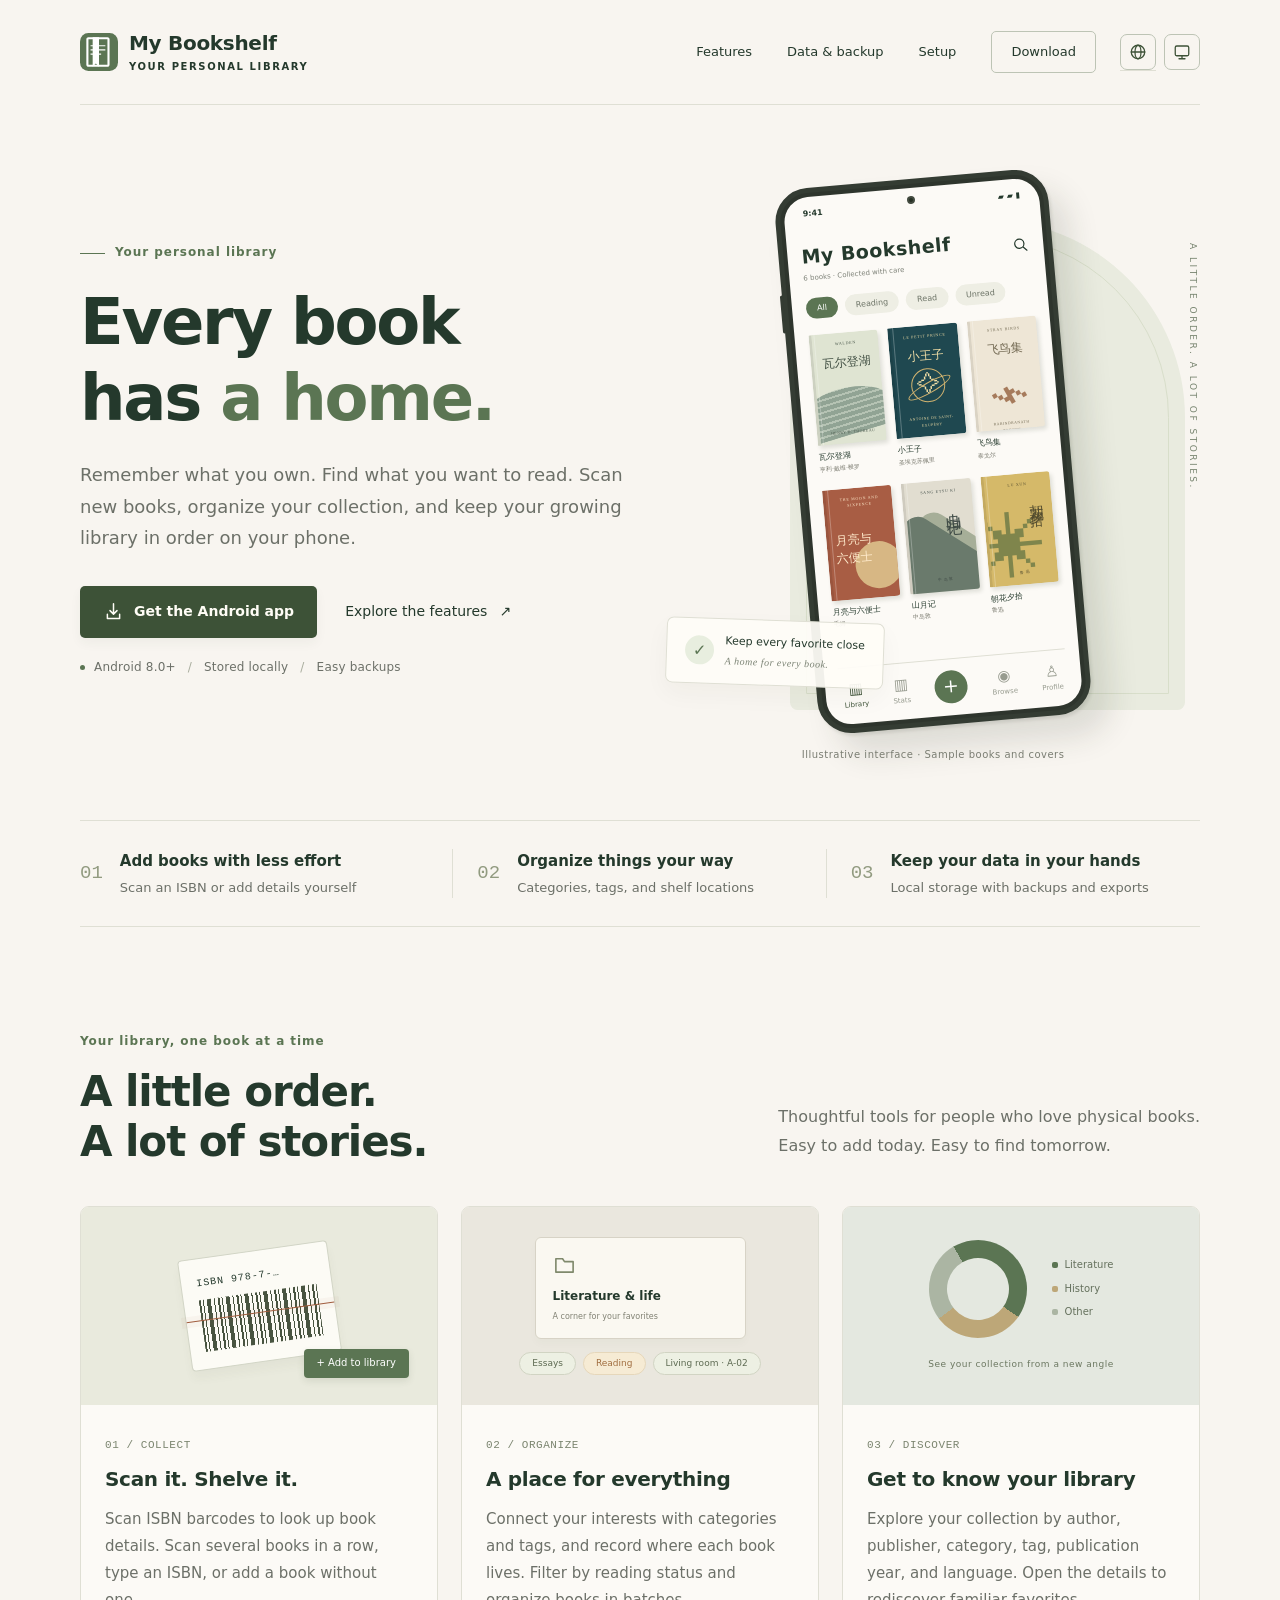
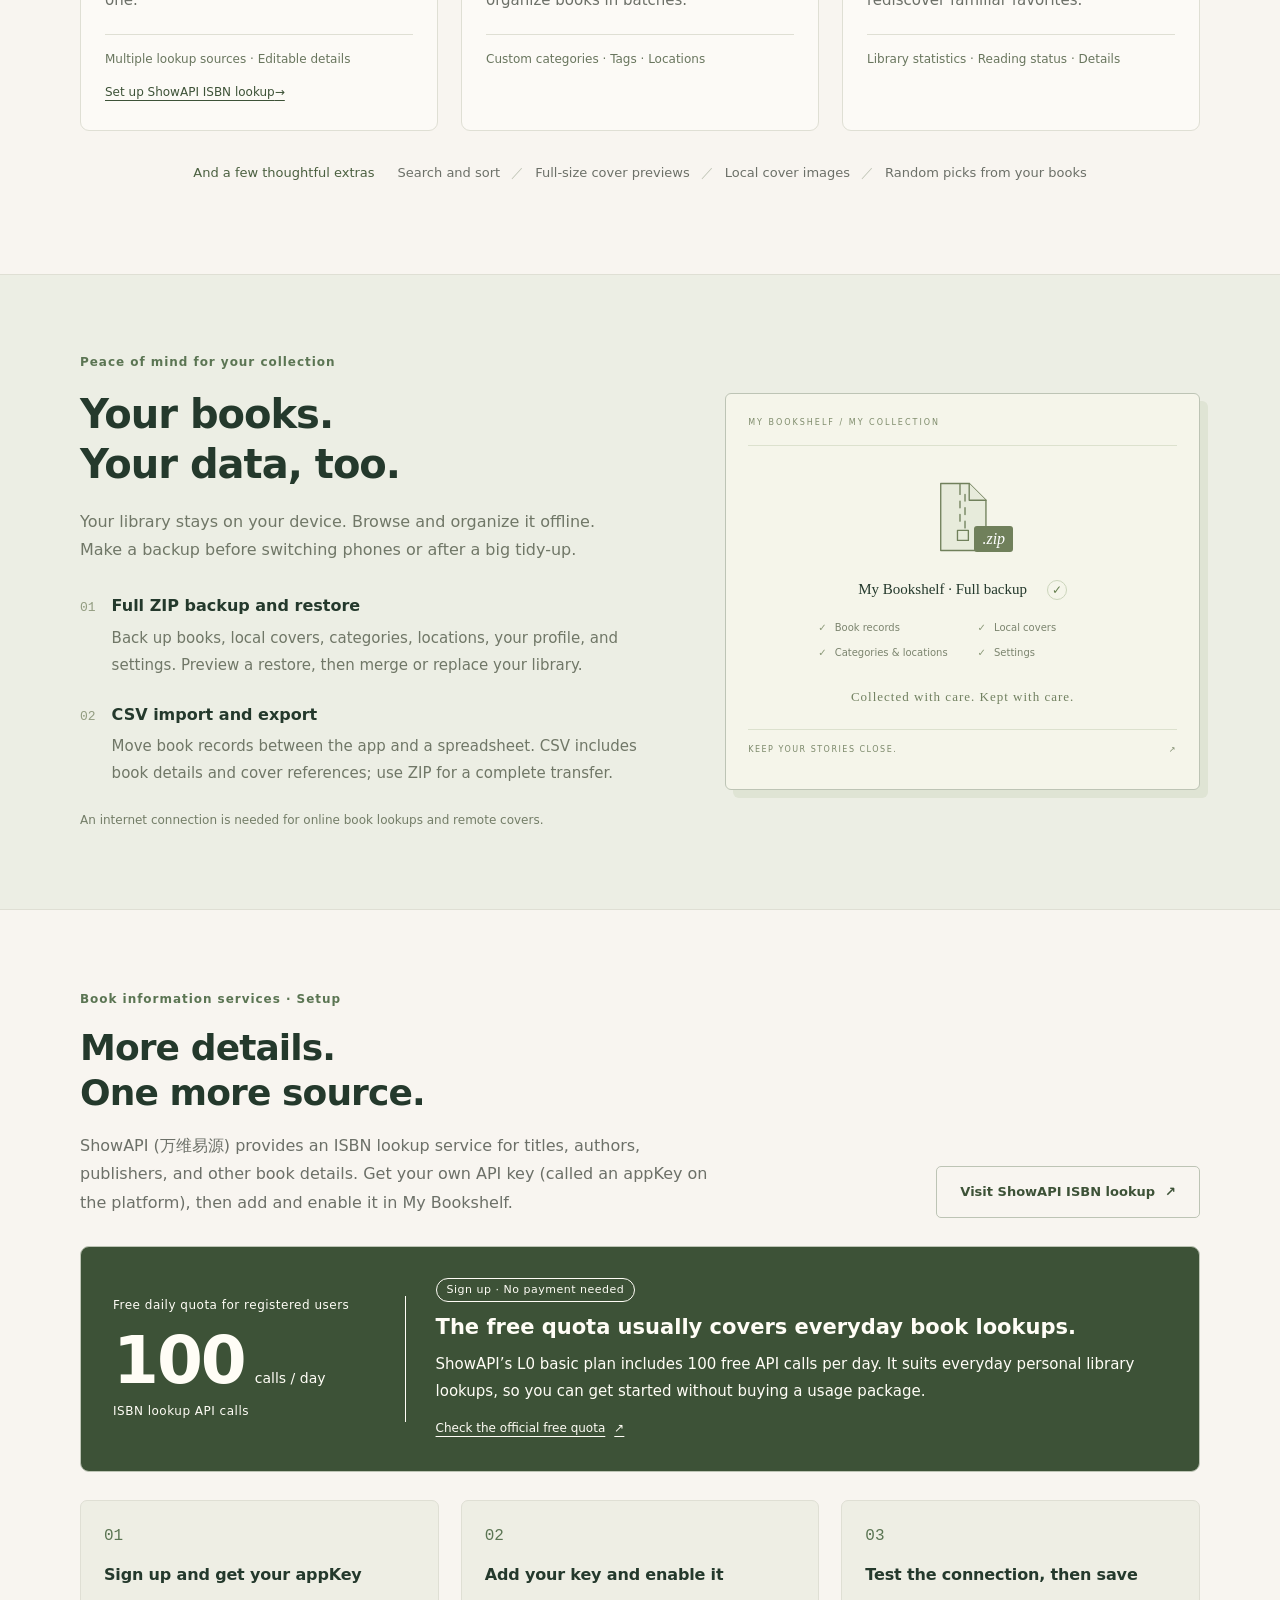
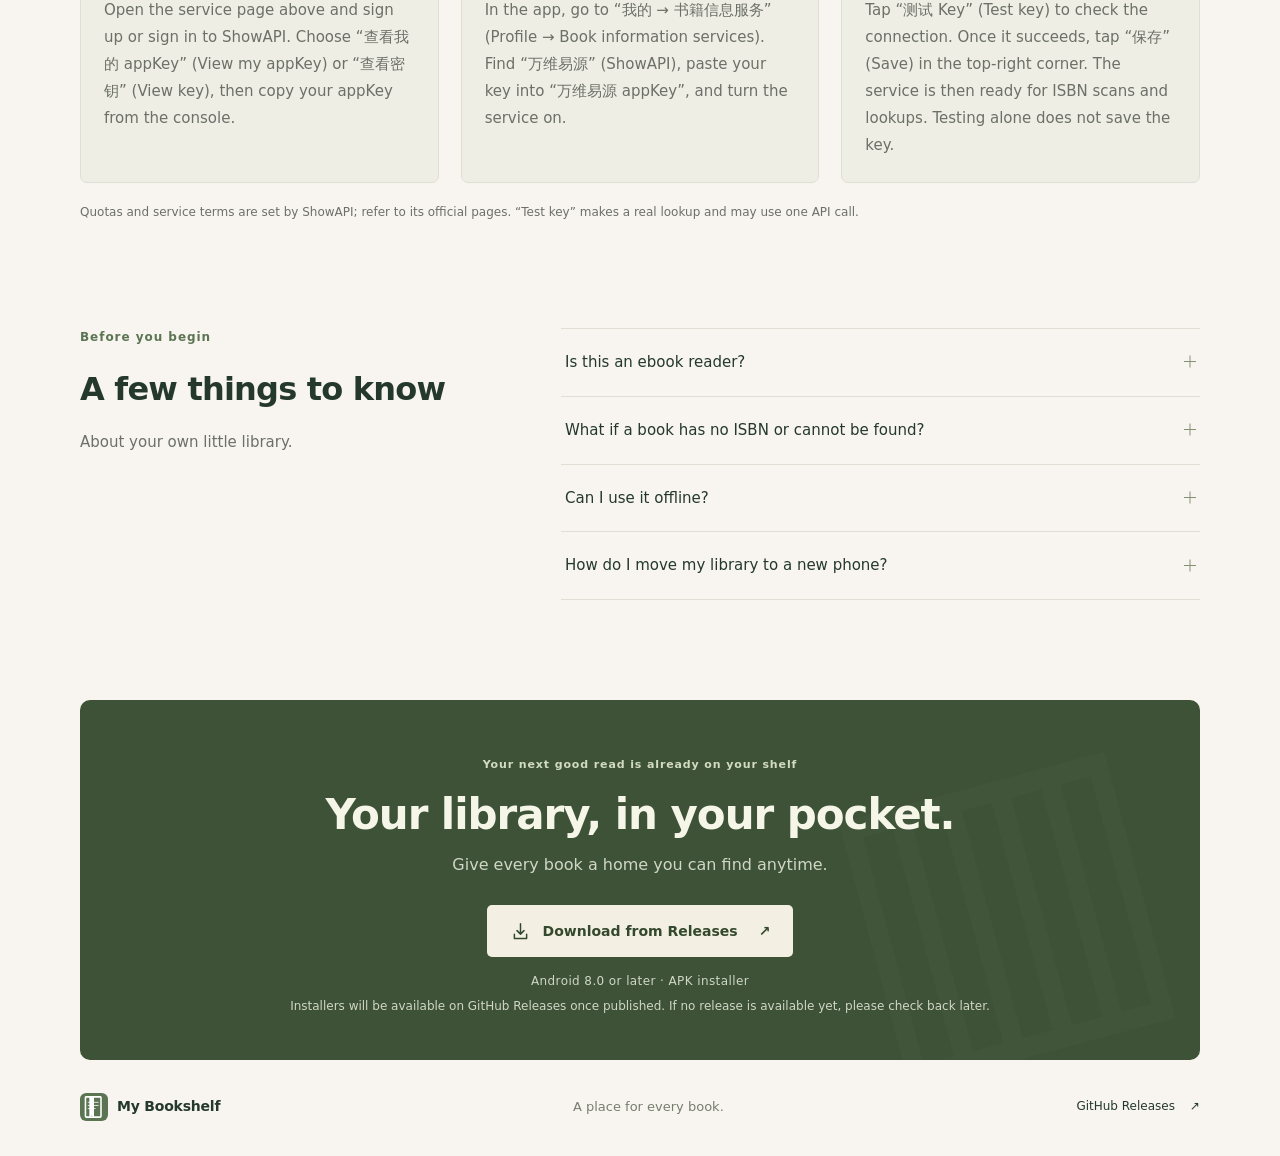
==== commit da58eda8: "Remove arrow from the header download button" ====
--- a/en/index.html
+++ b/en/index.html
@@ -37,9 +37,7 @@
           <a href="#features">Features</a>
           <a href="#data">Data &amp; backup</a>
           <a href="#setup">Setup</a>
-          <a class="nav-download" href="#download"
-            >Download<span aria-hidden="true">↗</span></a
-          >
+          <a class="nav-download" href="#download">Download</a>
         </nav>
         <div class="site-controls">
           <details class="language-switcher">
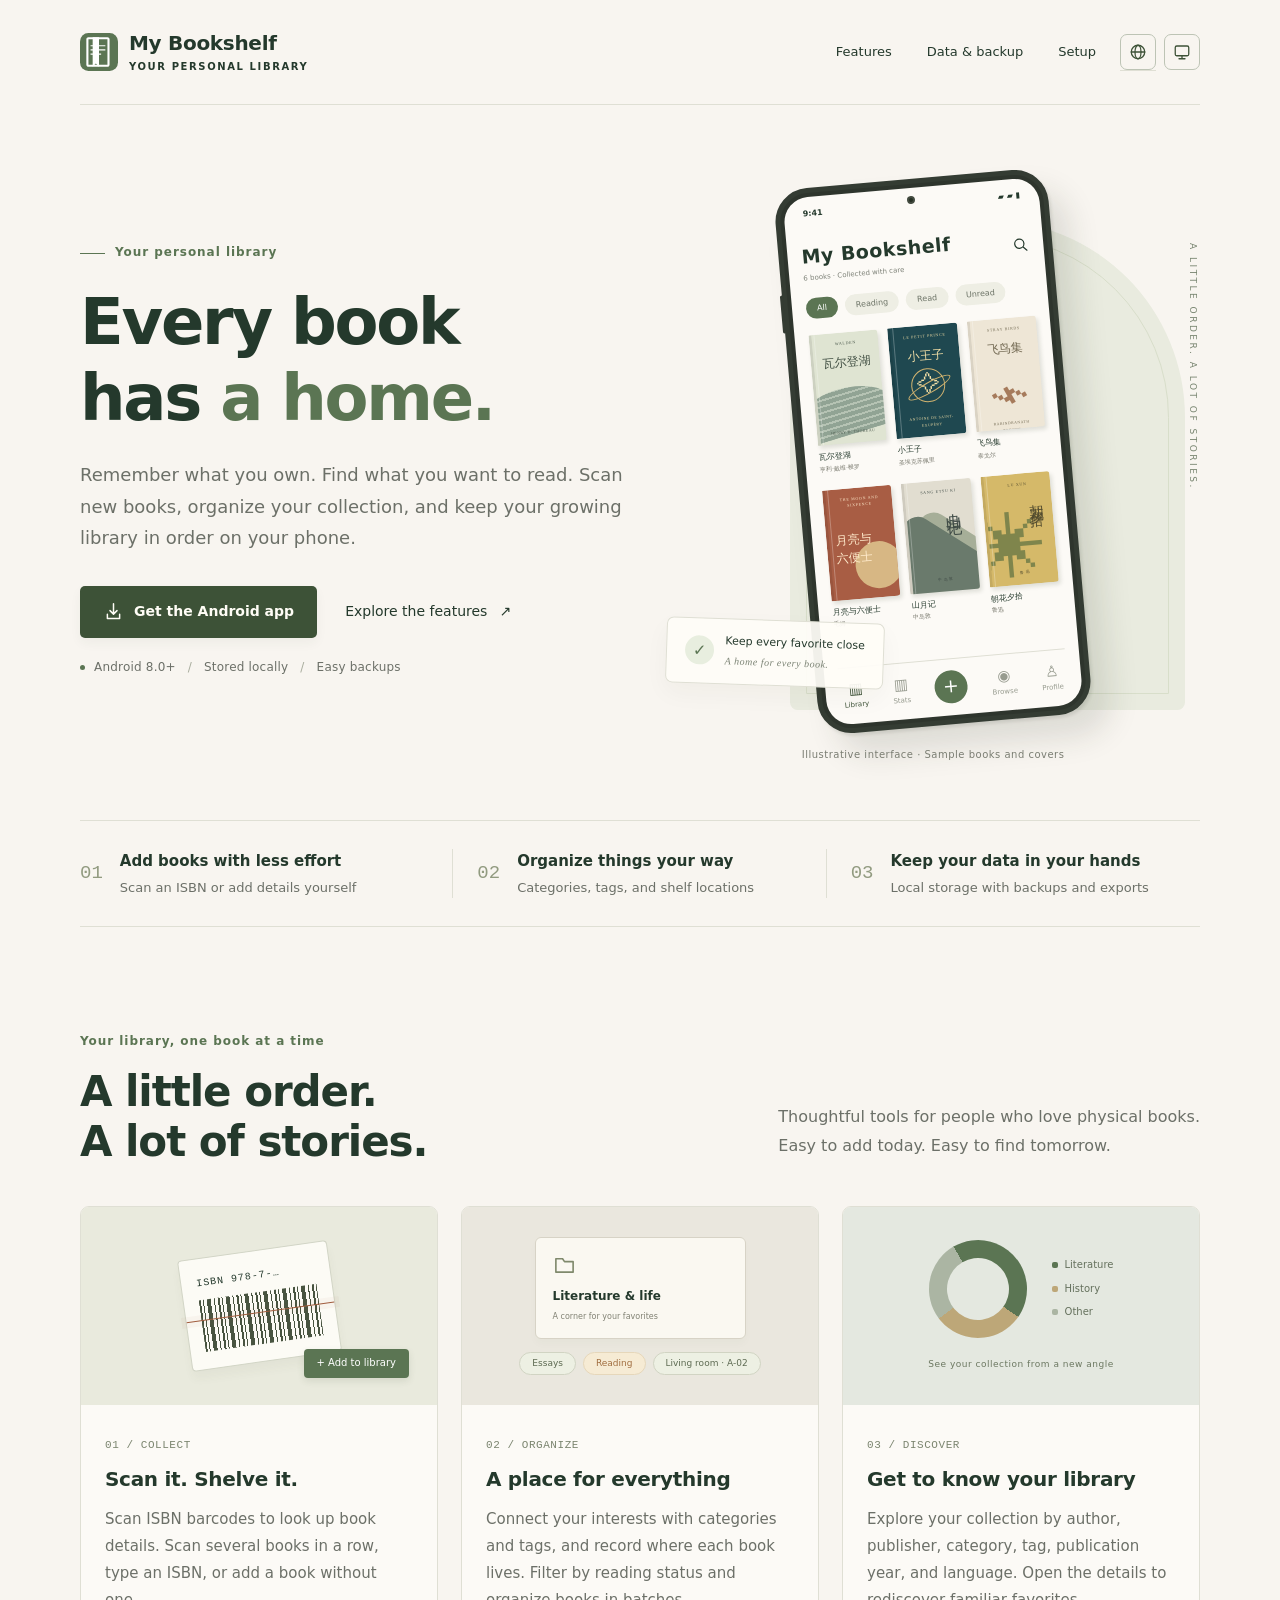
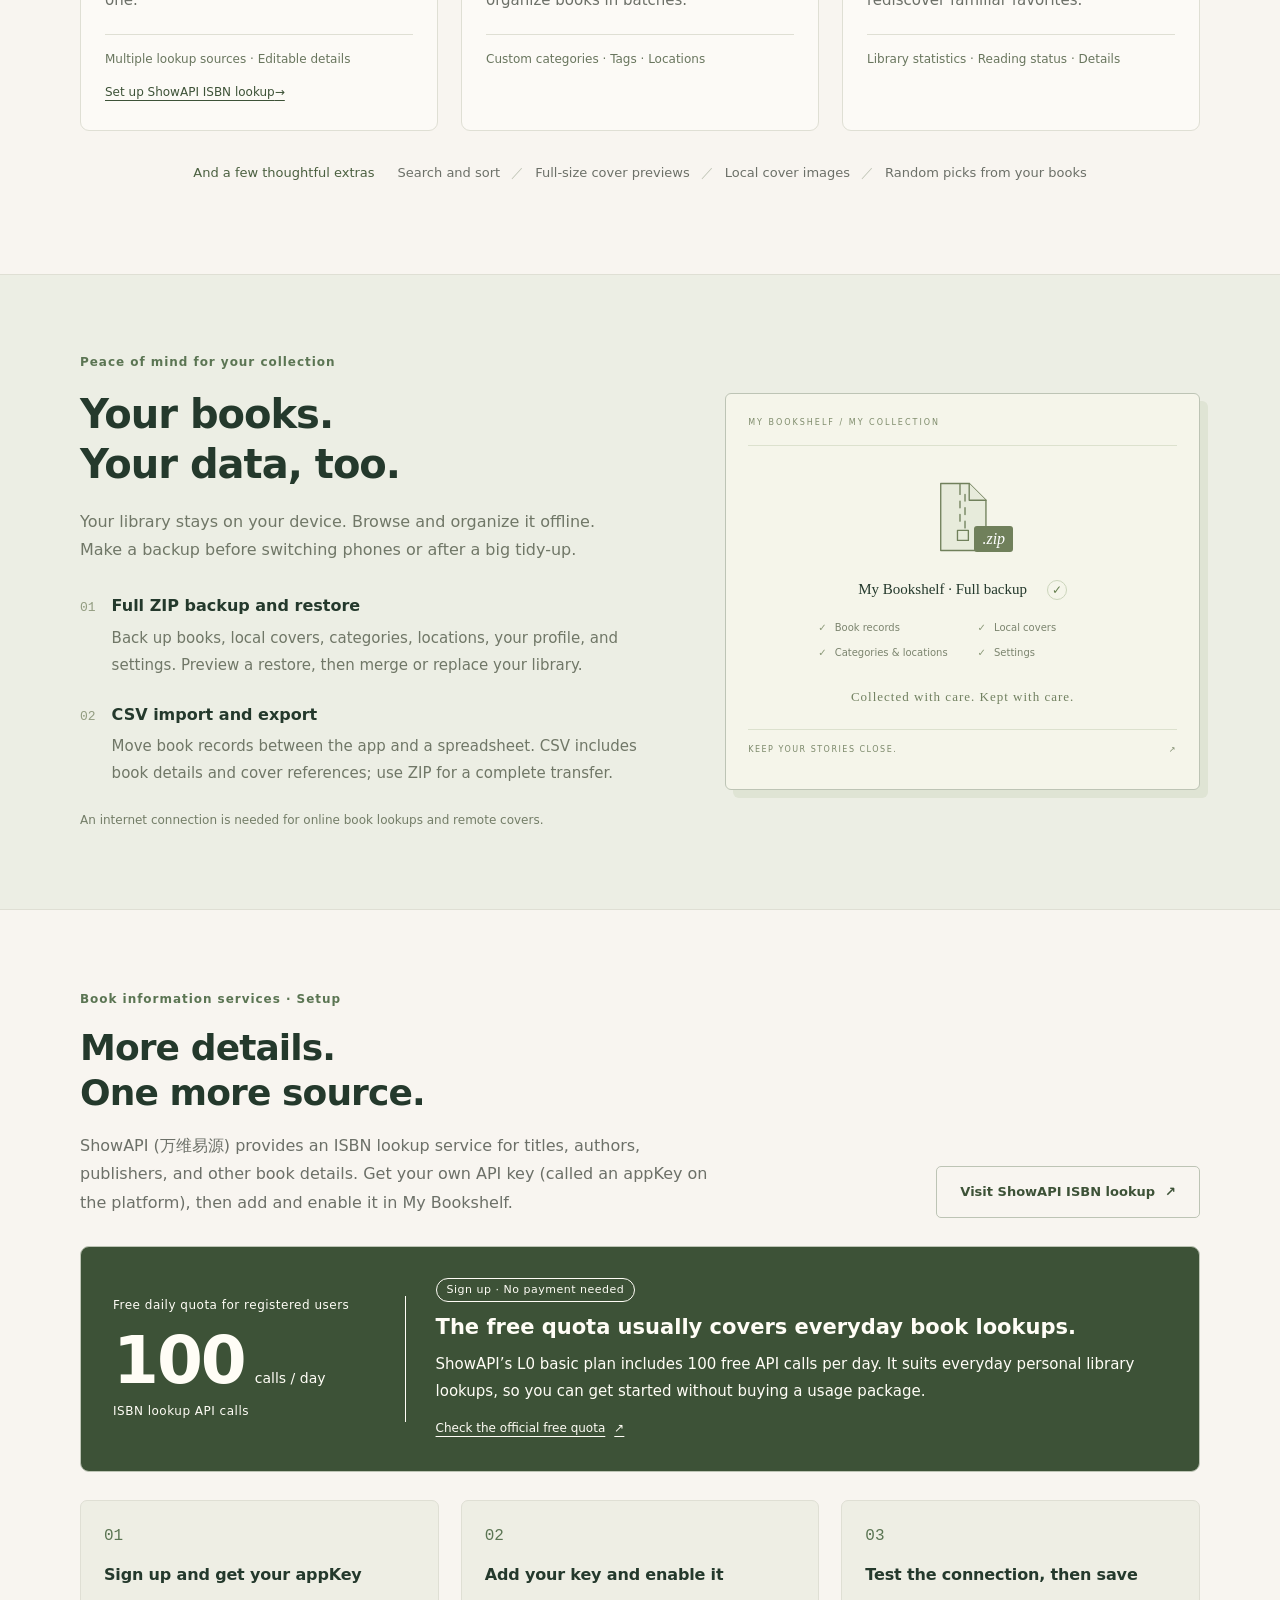
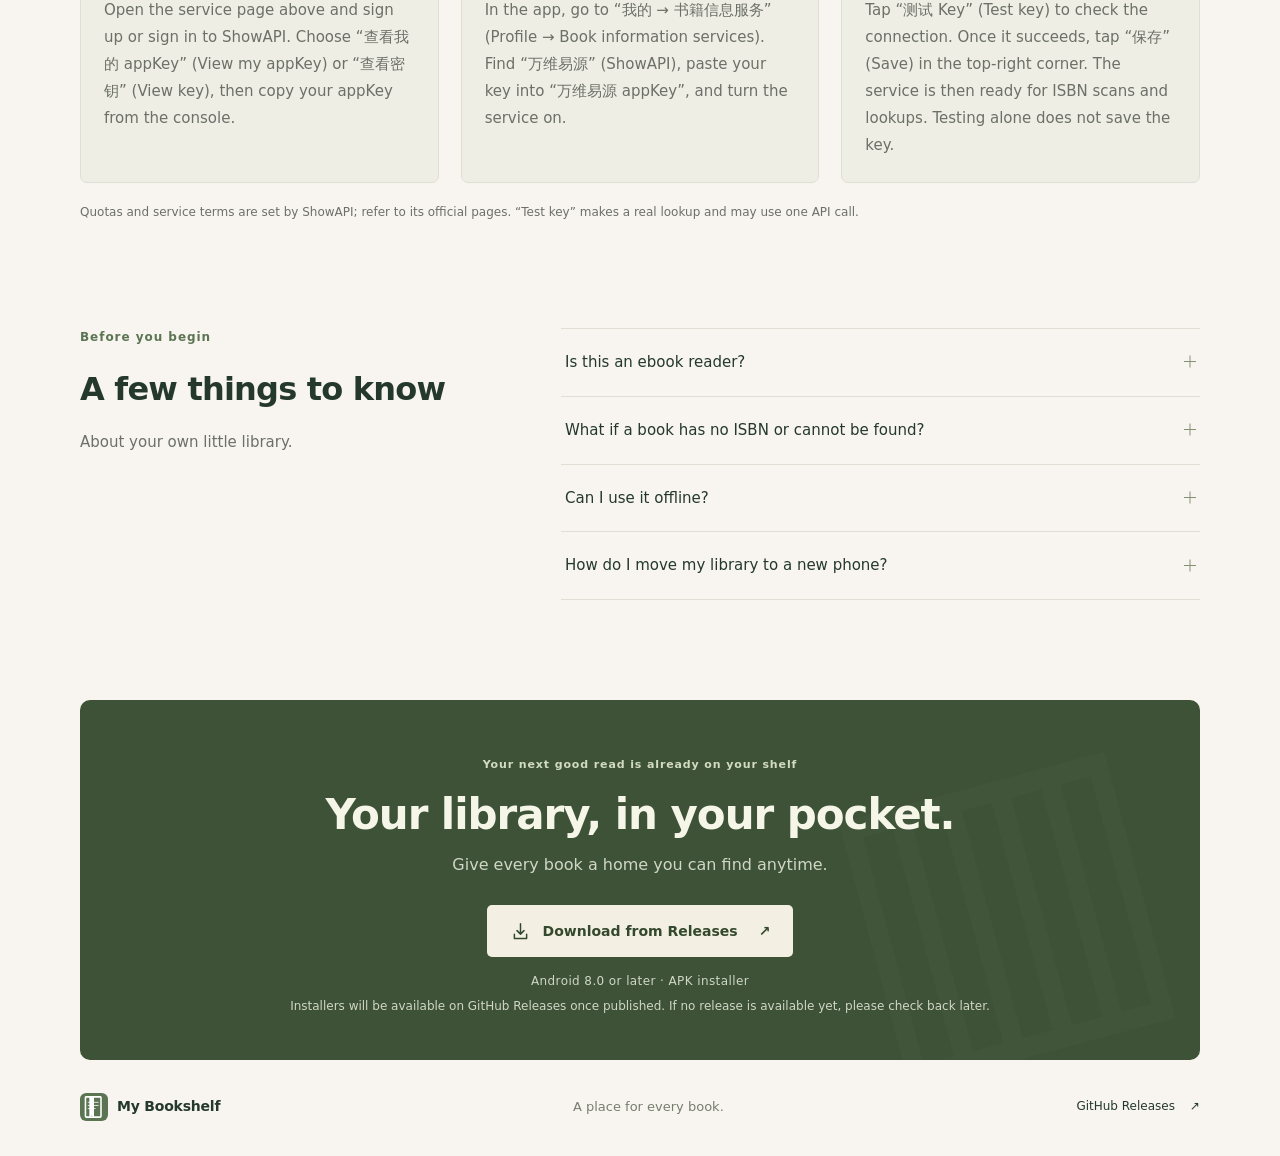
==== commit ecc7e00f: "Remove download button from the site navigation" ====
--- a/en/index.html
+++ b/en/index.html
@@ -37,7 +37,6 @@
           <a href="#features">Features</a>
           <a href="#data">Data &amp; backup</a>
           <a href="#setup">Setup</a>
-          <a class="nav-download" href="#download">Download</a>
         </nav>
         <div class="site-controls">
           <details class="language-switcher">
--- a/styles.css
+++ b/styles.css
@@ -170,17 +170,6 @@
 .footer-github:hover {
   color: var(--green);
 }
-.site-header .nav-download {
-  border: 1px solid var(--control-border);
-  padding: 9px 19px;
-  border-radius: 5px;
-  display: flex;
-  align-items: center;
-  gap: 23px;
-}
-.nav-download:hover {
-  background: var(--control-hover);
-}
 .hero {
   display: grid;
   grid-template-columns: 1.07fr 1fr;
@@ -1575,17 +1564,6 @@
   .brand-en {
     font-size: 9px;
     letter-spacing: 1.3px;
-  }
-  .site-header .primary-nav {
-    gap: 0;
-  }
-  .site-header .primary-nav > a:not(.nav-download) {
-    display: none;
-  }
-  .site-header .nav-download {
-    font-size: 11px;
-    gap: 14px;
-    padding: 7px 12px;
   }
   .hero {
     padding-top: 39px;
@@ -2372,12 +2350,8 @@
     gap: 10px;
     font-size: 11px;
   }
-  .site-header .primary-nav > a:not(.nav-download) {
+  .site-header .primary-nav > a {
     display: inline-flex;
-  }
-  .site-header .nav-download {
-    gap: 6px;
-    padding: 6px 10px;
   }
 }
 @media (prefers-reduced-motion: reduce) {
